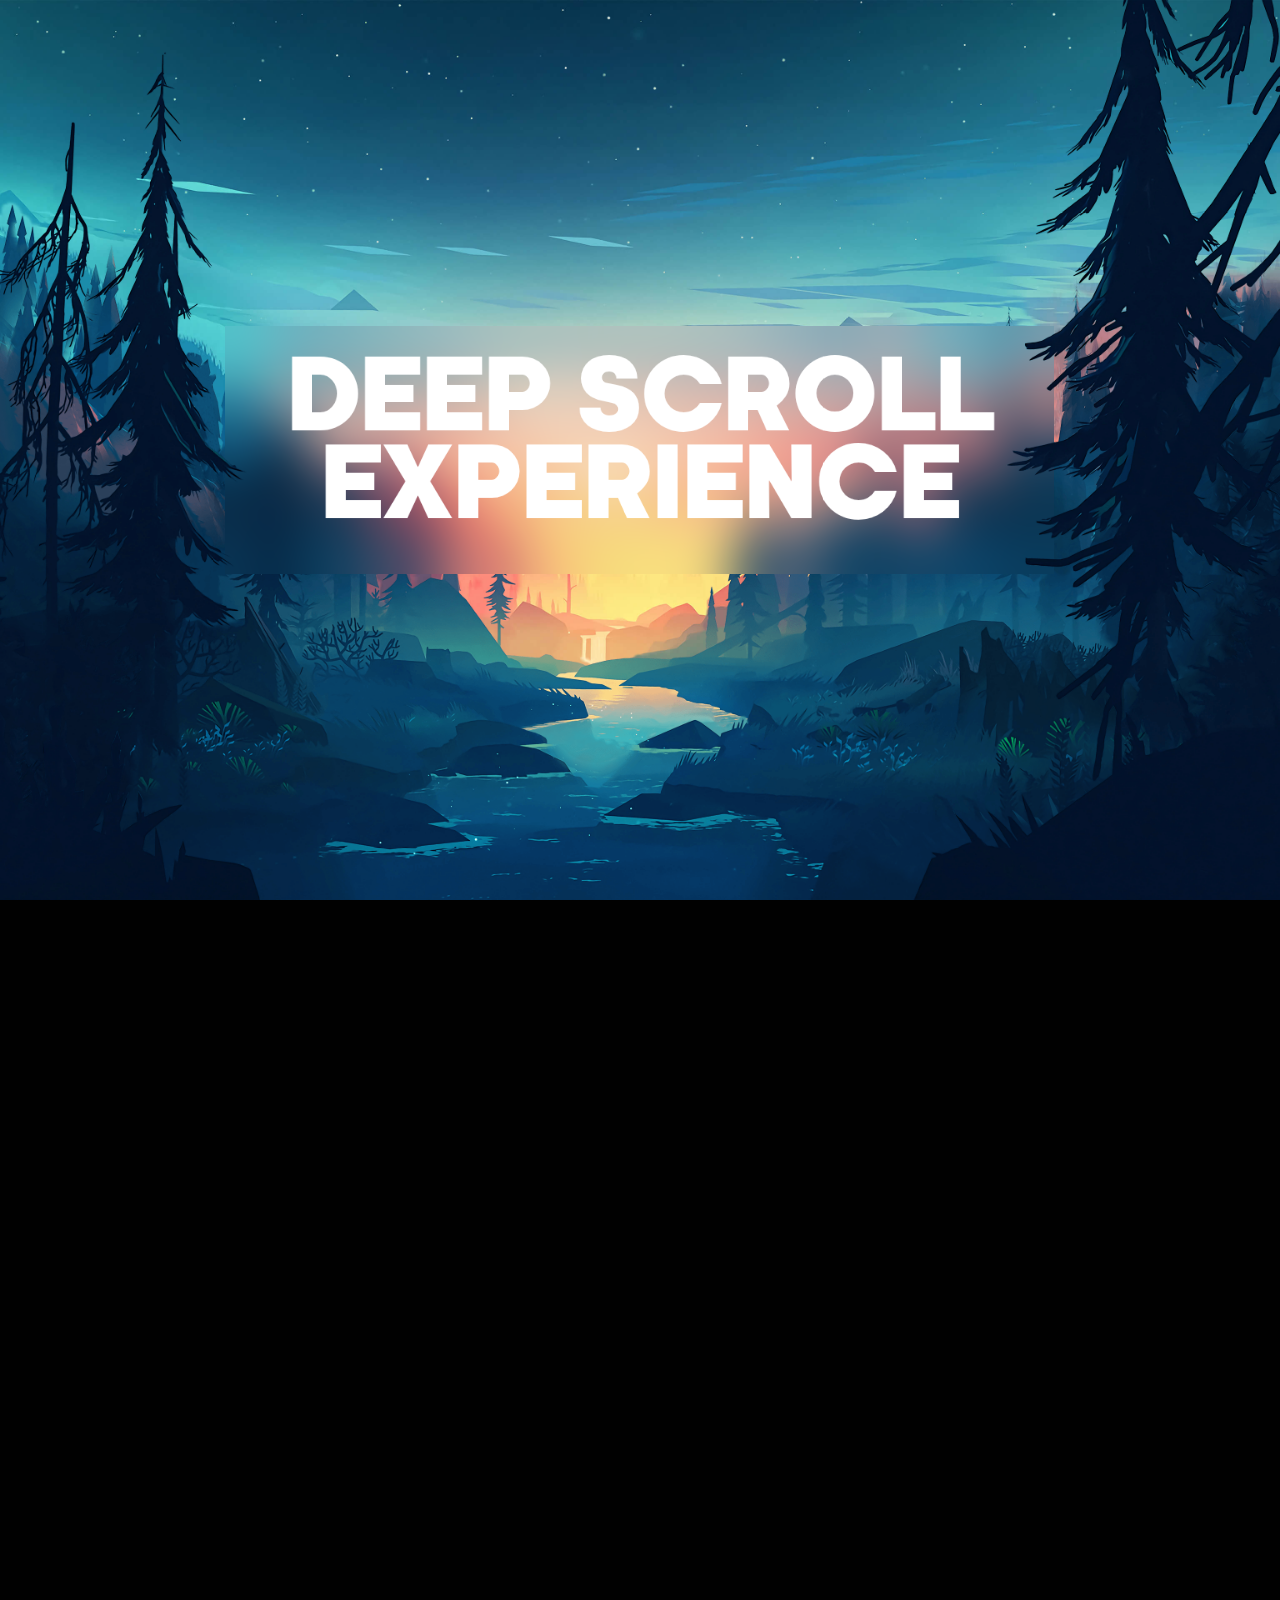
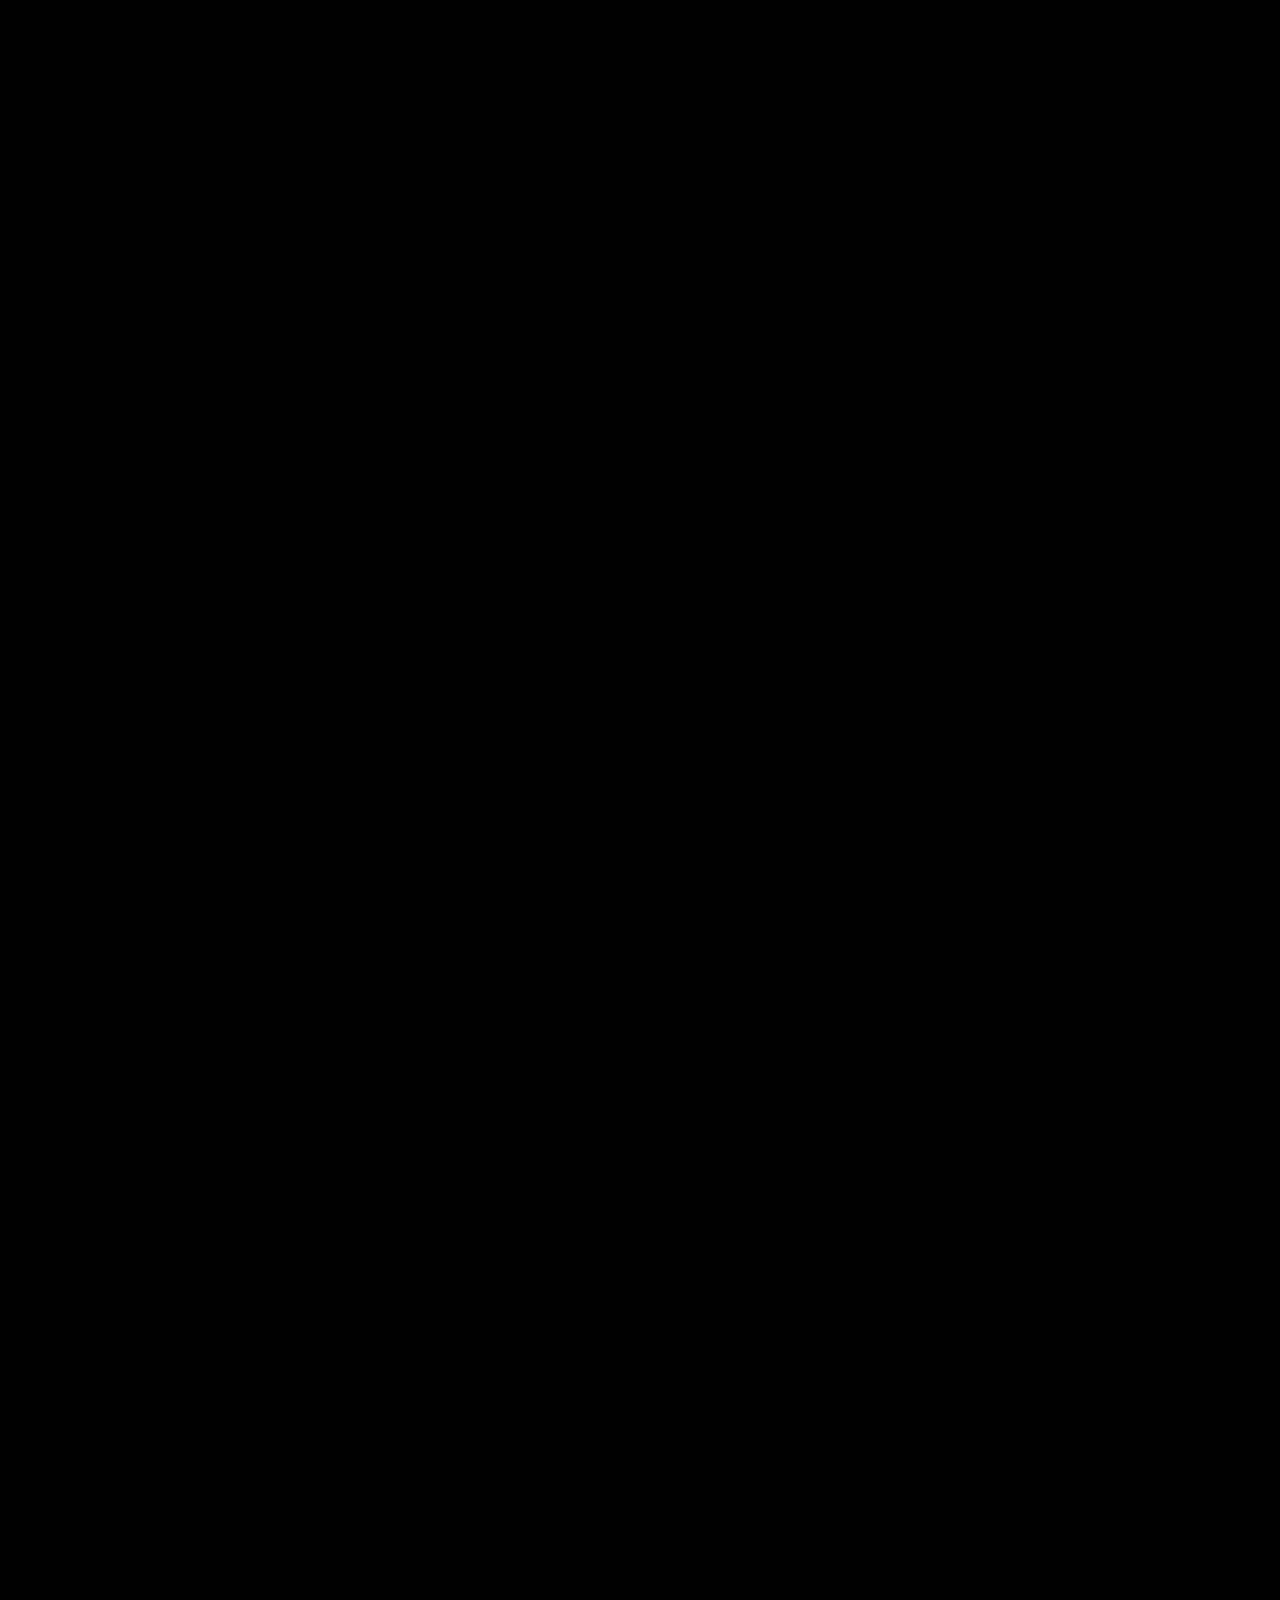
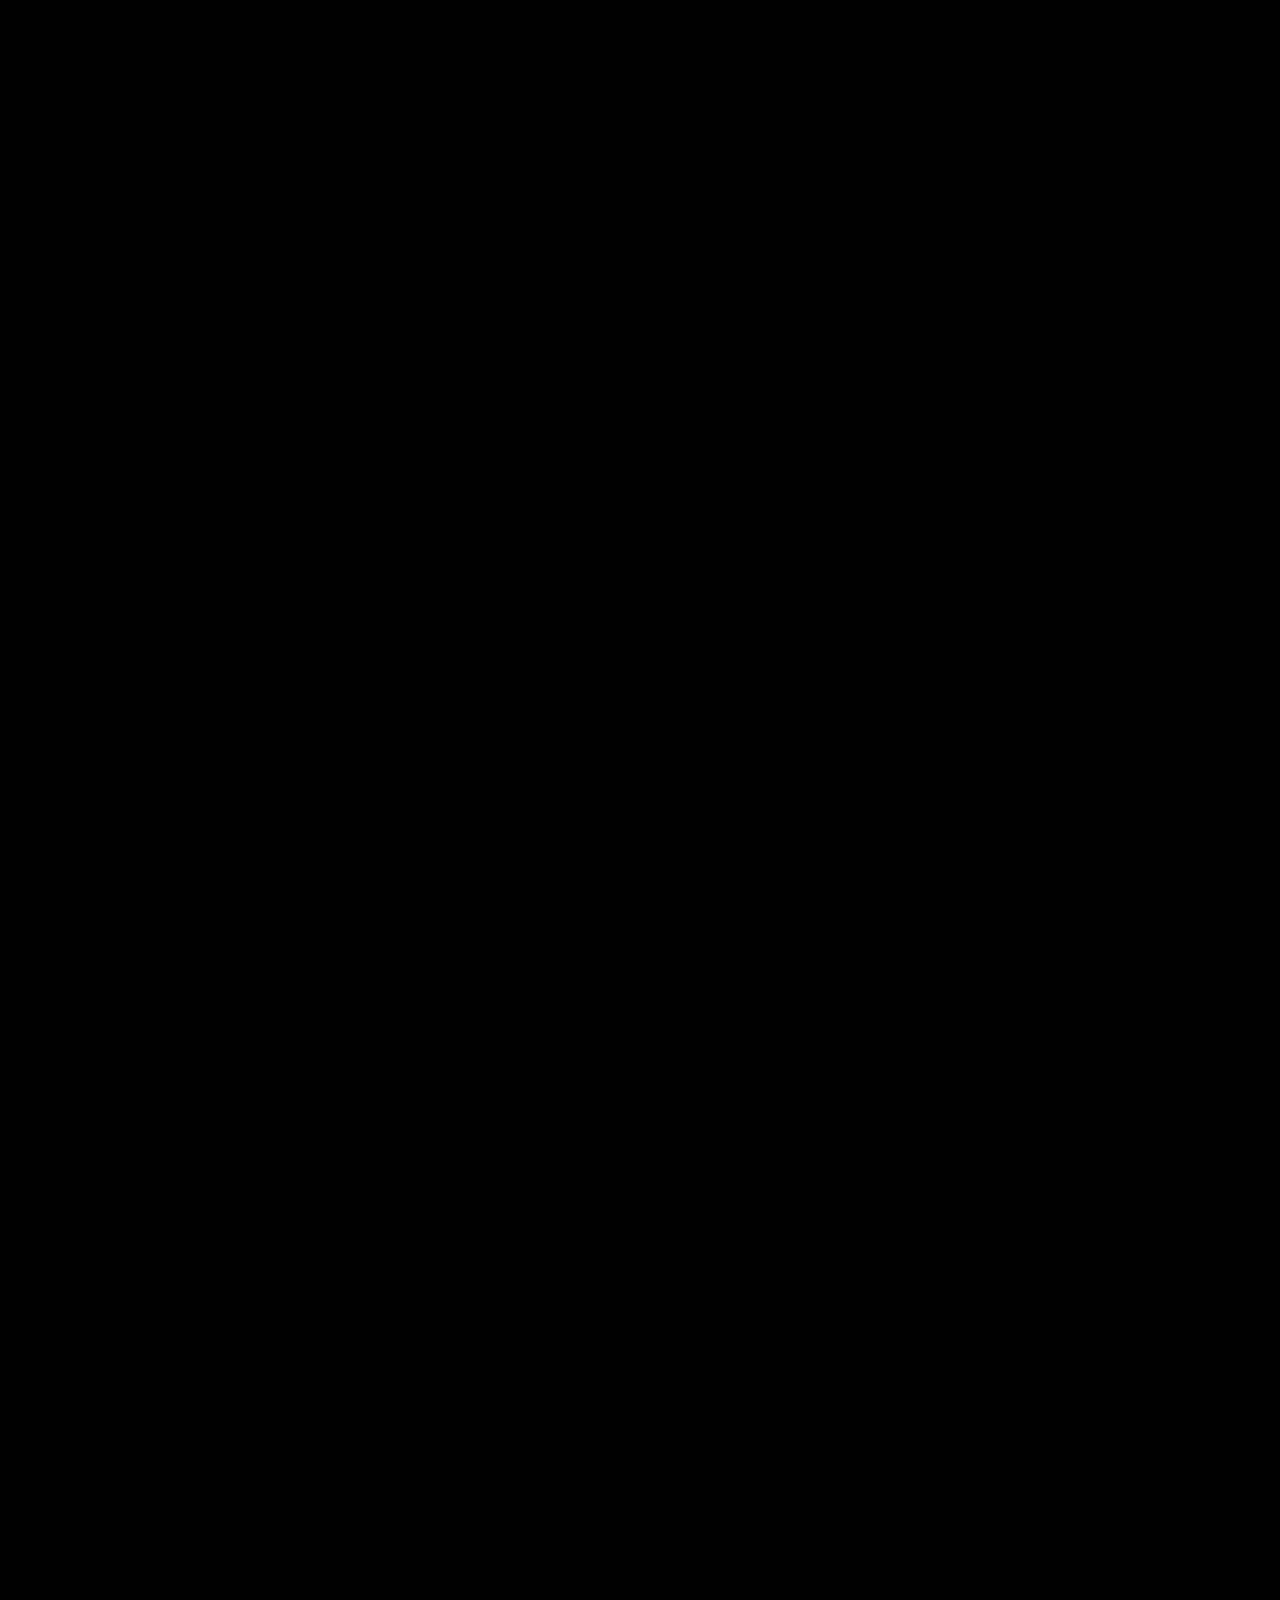
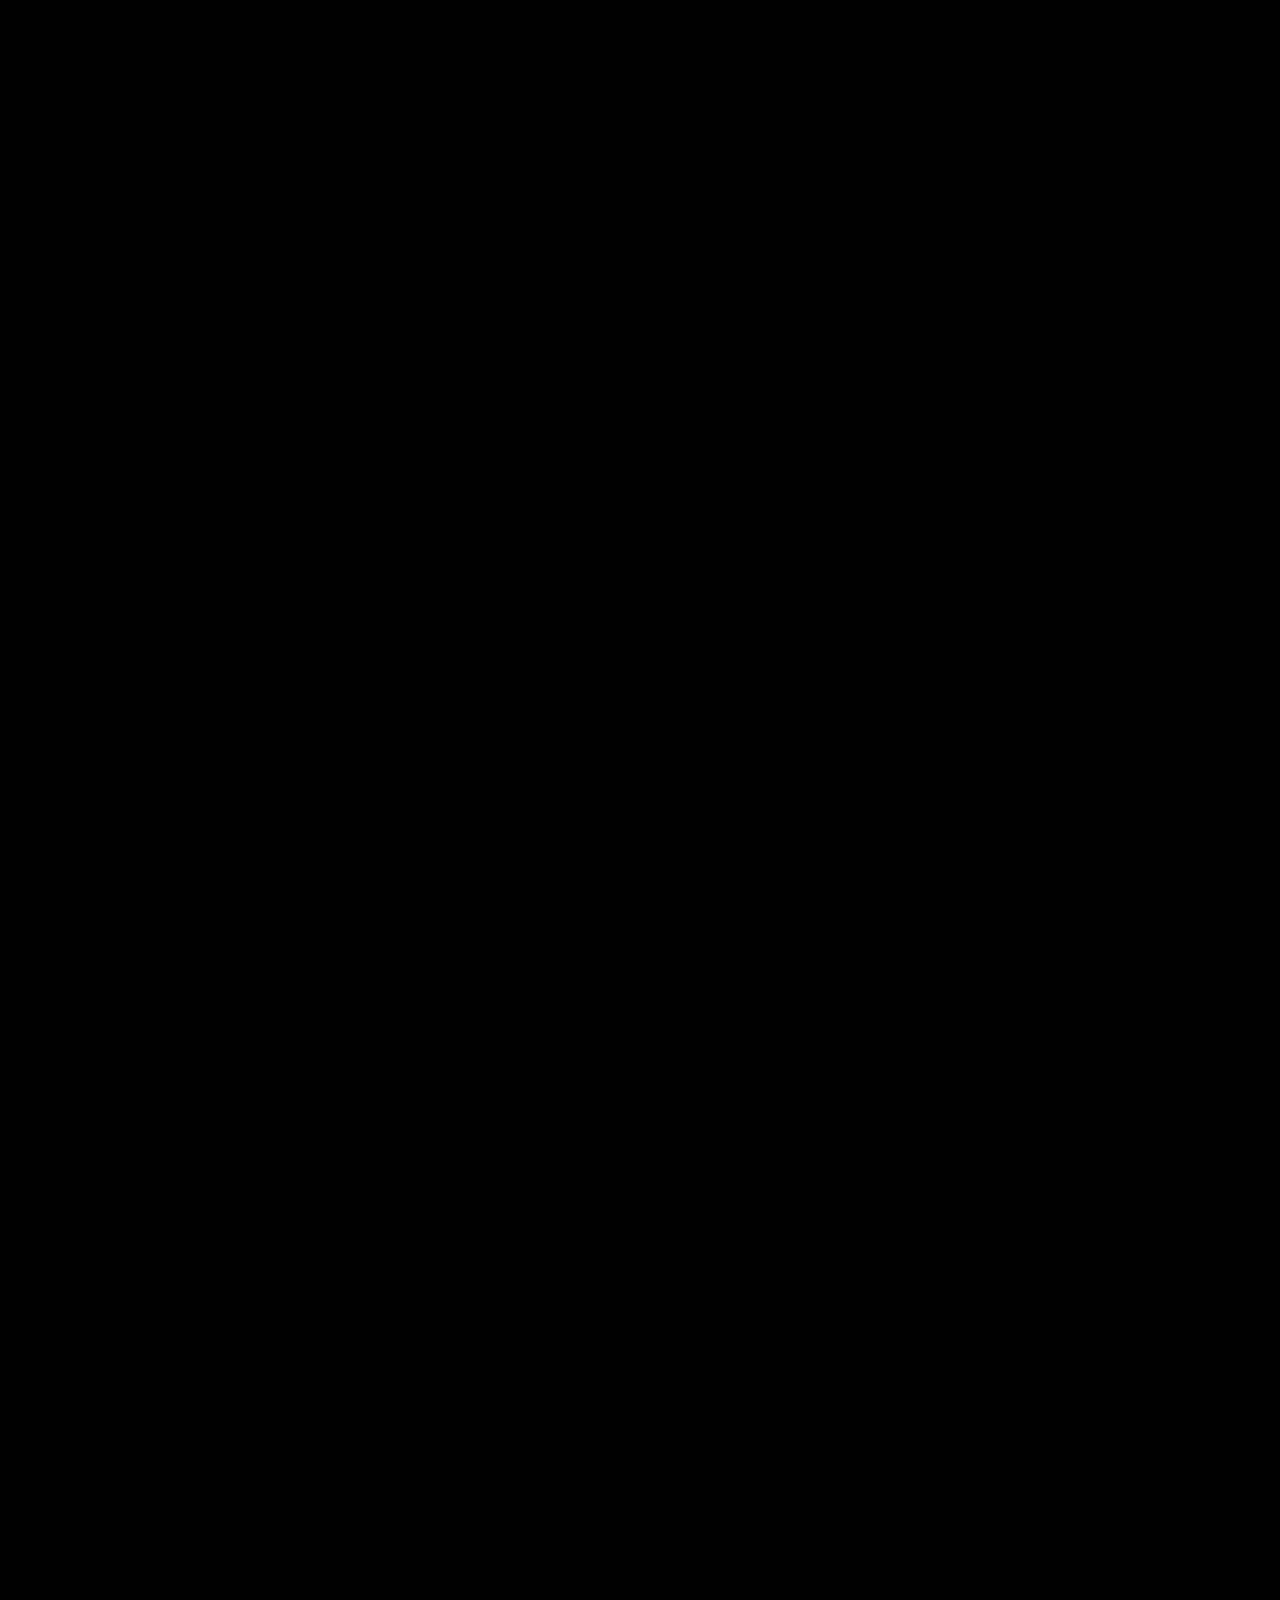
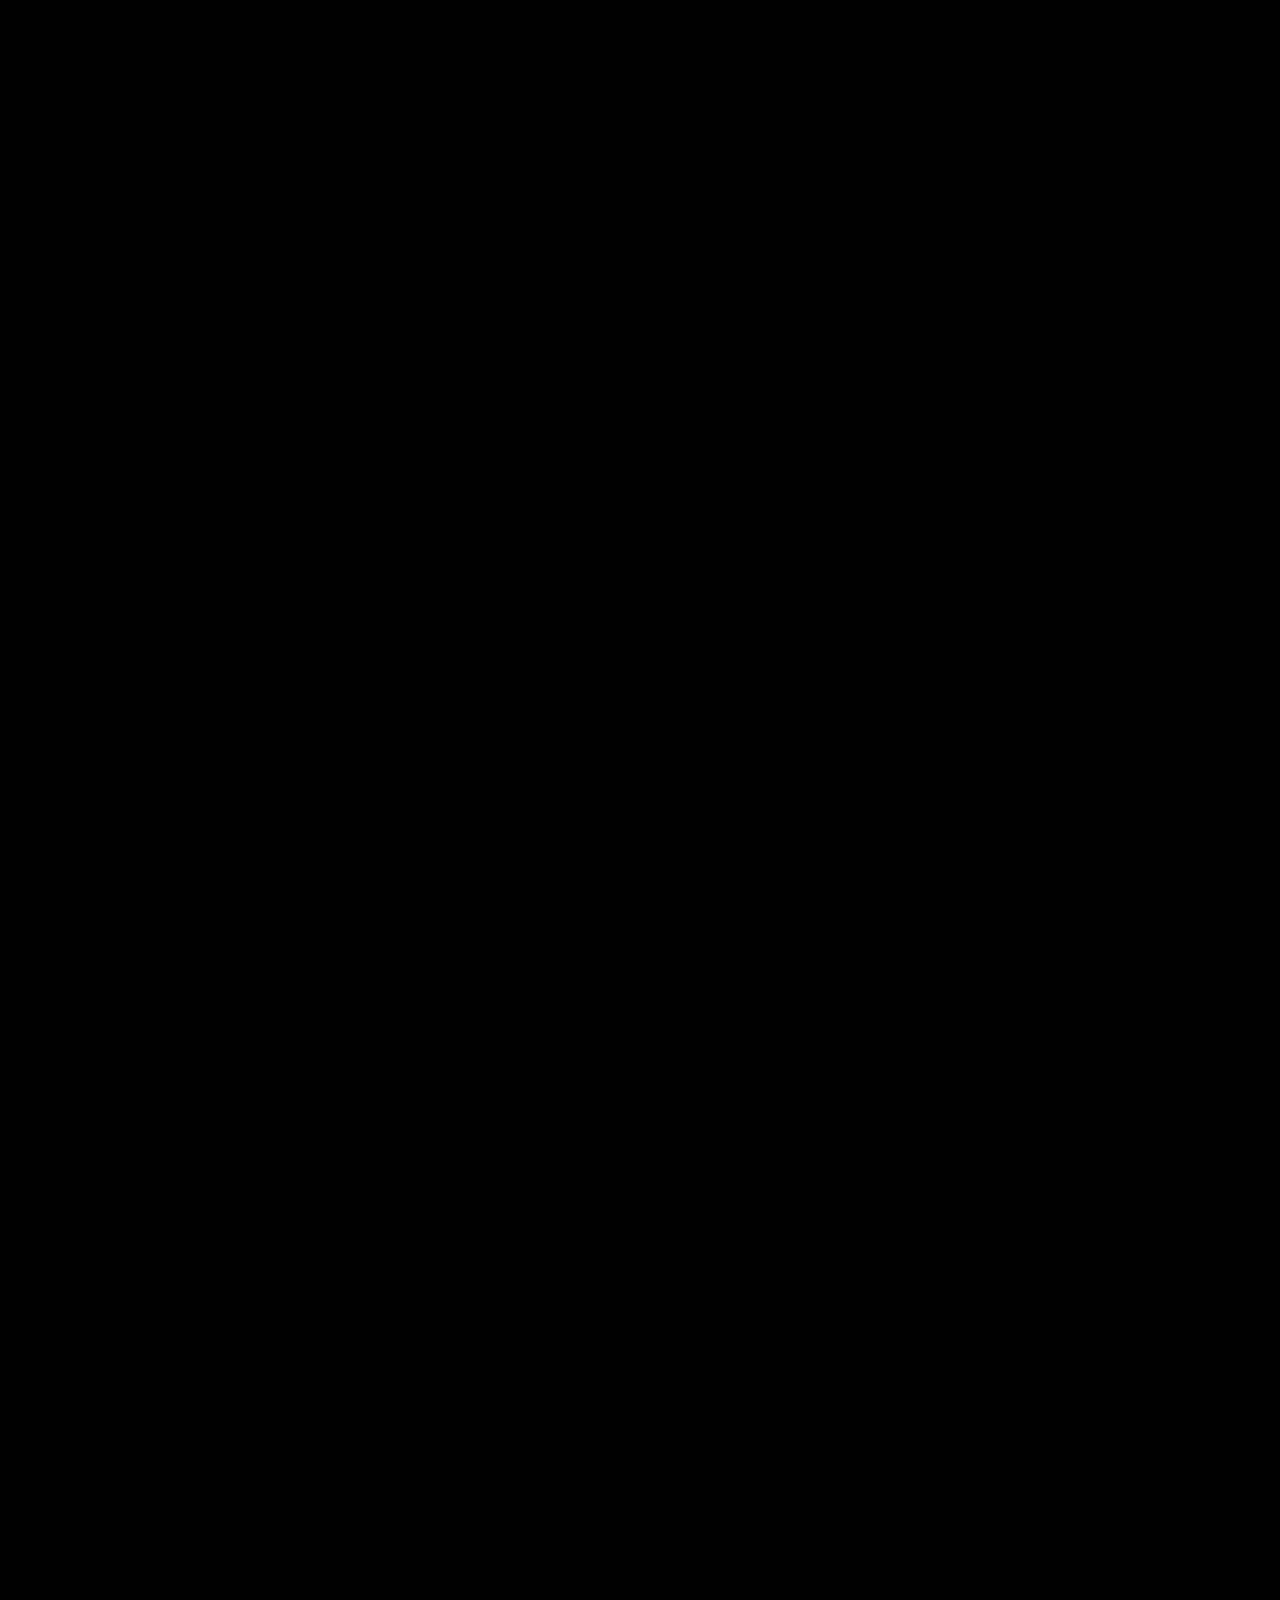
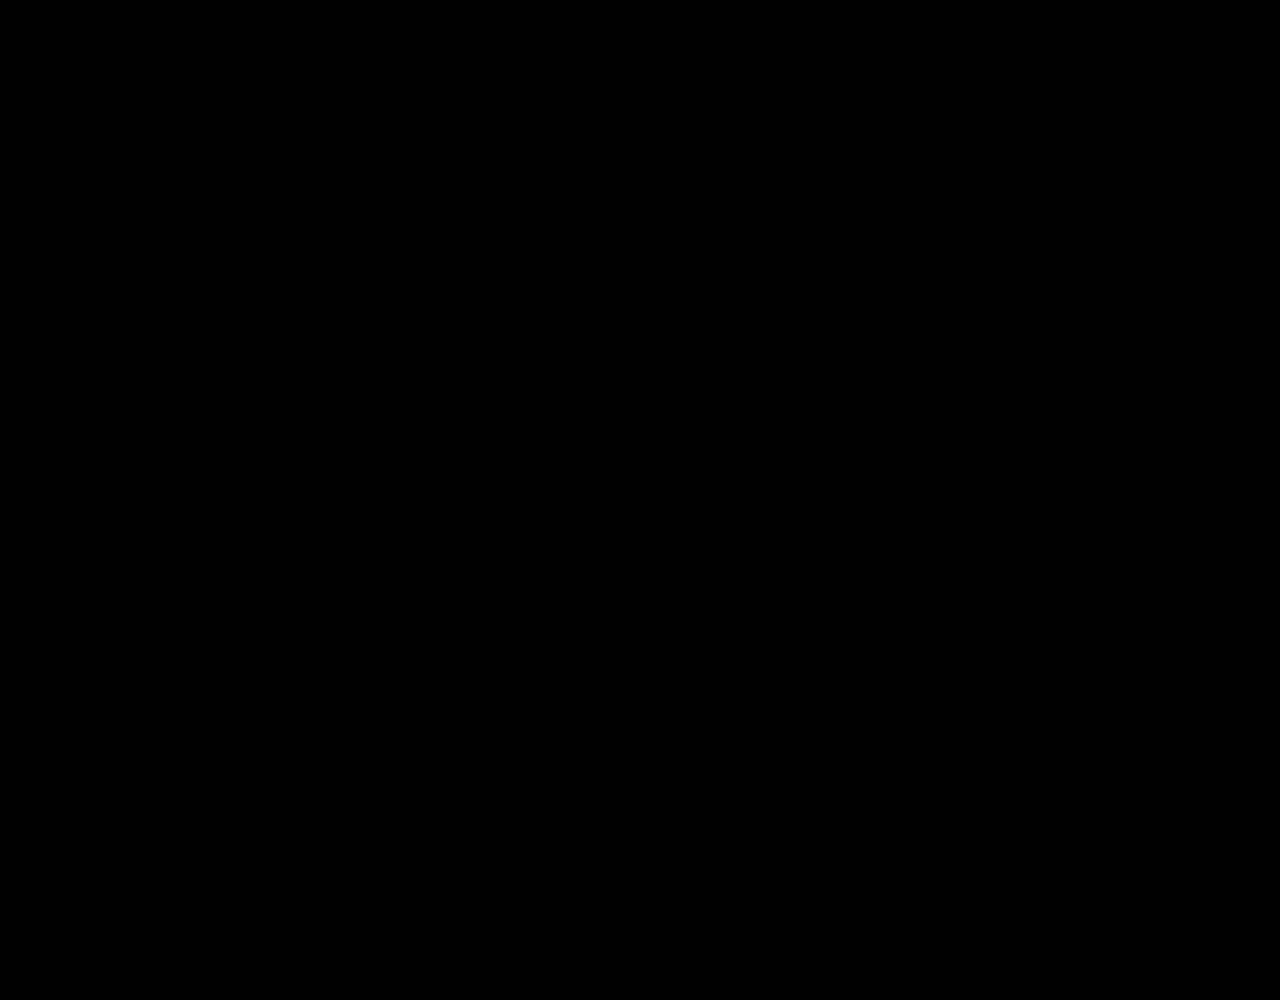
==== ai-presintation/index.html @ 95650c6a "Initial commit: Combined parallax effects project" ====
<!DOCTYPE html>
<html lang="en">
<head>
    <meta charset="UTF-8">
    <meta name="viewport" content="width=device-width, initial-scale=1.0">
    <title>Combined Parallax Experience</title>
    <link rel="stylesheet" href="css/main.css">
    <script src="libs/gsap/gsap.min.js" defer></script>
    <script src="libs/gsap/ScrollTrigger.min.js" defer></script>
    <script src="libs/gsap/ScrollSmoother.min.js" defer></script>
    <script src="js/app.js" defer></script>
</head>
<body>
    <div class="container">
        <!-- Deep Scroll Section -->
        <section class="deep-scroll">
            <header>
                <div class="scene">
                    <div class="layer" style="background-image: url(img/layer-4.jpg)"></div>
                    <div class="layer" style="background-image: url(img/layer-3.png)">
                        <div class="layer__content">
                            <h1>Deep Scroll <br>Experience</h1>
                        </div>
                    </div>
                    <div class="layer" style="background-image: url(img/layer-2.png)"></div>
                    <div class="layer" style="background-image: url(img/layer-1.png)"></div>
                    <div class="layer">
                        <div class="layer__end">
                            <h3>Continue to Forest</h3>
                        </div>
                    </div>
                </div>
            </header>
            <div class="video-container">
                <iframe 
                    id="videoPlayer"
                    width="100%" 
                    height="100%" 
                    src="https://www.youtube.com/embed/I4NdTuDfJBk?enablejsapi=1&controls=0&loop=1&playlist=I4NdTuDfJBk&rel=0&showinfo=0" 
                    frameborder="0" 
                    allow="accelerometer; autoplay; clipboard-write; encrypted-media; gyroscope; picture-in-picture" 
                    allowfullscreen>
                </iframe>
            </div>
        </section>

        <!-- Fairy Forest Section -->
        <div class="wrapper">
            <div class="content">
                <header class="main-header">
                    <div class="layers">
                        <div class="layer__header">
                            <div class="layers__caption">Welcome to Parallax</div>
                            <div class="layers__title">Fairy Forest</div>
                        </div>
                        <div class="layer layers__base" style="background-image: url(img/layer-base.png);"></div>
                        <div class="layer layers__middle" style="background-image: url(img/layer-middle.png);"></div>
                        <div class="layer layers__front" style="background-image: url(img/layer-front.png);"></div>
                    </div>
                </header>
            
                <article class="main-article" style="background-image: url(img/dungeon.jpg);">
                    <div class="main-article__content">
                        <h2 class="main-article__header">Journey's End</h2>
                        <p class="main-article__paragraph">Lorem ipsum dolor sit amet consectetur adipisicing elit.</p>
                    </div>
                    <div class="copy">© WebDesign Master</div>
                </article>
            </div>
        </div>
    </div>
</body>
</html>
---- ai-presintation/css/main.css ----
* {
    margin: 0;
    padding: 0;
    box-sizing: border-box;
}

:root {
    --index: calc(1vw + 1vh);
    --text: #e7e7e0;
    --transition: transform 1s cubic-bezier(.075, .5, 0, 1); /* Increased from 0.75s */
}

/* Font definitions */
@font-face {
    font-family: kamerik-k;
    src: url(../fonts/kamerik205-heavy.woff2);
}

@font-face {
    font-family: raleway_f;
    src: url(../fonts/raleway-regular.woff2);
}

@font-face {
    font-family: raleway_f;
    src: url(../fonts/raleway-black.woff2);
    font-weight: 900;
}

/* Common styles */
body {
    background-color: #010101;
    color: #fff;
    overflow-x: hidden;
    line-height: 1.55;
}

/* Deep Scroll Section */
.deep-scroll {
    font-family: kamerik-k;
    height: 300vh; /* Changed from 550vh to 300vh (30%) */
    position: relative;
    z-index: 1;
    background-color: #010101;
}

.scene {
    height: 300vh; /* Match deep-scroll height */
}

.deep-scroll .layer {
    height: 100vh;
    width: 100vw;
    background-position: center;
    background-size: cover;
    position: fixed;
    display: flex;
    align-items: center;
    justify-content: center;
    animation-timeline: scroll();
    animation-timing-function: linear;
    animation-fill-mode: both;
    animation-range: 0 200vh; /* Adjusted animation range */
}

/* Deep scroll animations */
.deep-scroll .layer:nth-child(1) { animation-name: animation-1; }
@keyframes animation-1 { to { scale: 1.25; } }

.deep-scroll .layer:nth-child(2) { animation-name: animation-2; }
@keyframes animation-2 { to { scale: 1.275; } }

.deep-scroll .layer:nth-child(3) { animation-name: animation-3; }
@keyframes animation-3 { to { scale: 1.5; } }

.deep-scroll .layer:nth-child(4) { animation-name: animation-4; }
@keyframes animation-4 { to { scale: 2; } }

.deep-scroll .layer:nth-child(5) {
    opacity: 0;
    animation-range: 150vh 200vh; /* Adjusted end animation range */
    animation-name: animation-end;
}
@keyframes animation-end { to { opacity: 1; } }

/* Add darkness transition to deep scroll end */
.layer__end::before {
    content: '';
    background-color: #010101;
    inset: 0;
    position: absolute;
    opacity: 0;
    animation-timeline: scroll();
    animation-timing-function: linear;
    animation-fill-mode: both;
    animation-range: 200vh 275vh; /* End darkness transition sooner */
    animation-name: animation-darkness;
}
@keyframes animation-darkness { to { opacity: 1; } }

/* Layer content styles */
.layer__content {
    padding: 4vh 4.75vw;
    backdrop-filter: blur(25px) brightness(.98);
    animation-timeline: scroll();
    animation-timing-function: linear;
    animation-fill-mode: both;
    animation-range: 0 45vh;
    animation-name: animation-head;
}
@keyframes animation-head { to { opacity: 0; filter: blur(20px); } }

.layer__content h1 {
    text-transform: uppercase;
    font-size: calc(var(--index) * 4.5);
    text-align: center;
    line-height: .9em;
    letter-spacing: -.15vw;
}

/* Forest Parallax Section */
.wrapper {
    position: fixed;
    top: 0;
    left: 0;
    width: 100%;
    height: 100vh;
    z-index: 2;
    overflow: hidden;
    display: none;
    background-color: #010101;
    opacity: 0;
    transition: opacity 1.5s ease-in-out; /* Increased from 1s */
}

.wrapper.active {
    display: block;
    opacity: 1;
    transition-delay: 0.5s; /* Delay fade-in to match with darkness transition */
}

.wrapper::before {
    content: '';
    position: fixed;
    top: 0;
    left: 0;
    width: 100%;
    height: 100vh;
    background-color: #010101;
    z-index: 10;
    opacity: 1;
    transition: opacity 1.5s ease-in-out;
}

.wrapper.active::before {
    opacity: 0;
}

.content {
    will-change: transform;
    position: relative;
    min-height: 250vh; /* Increased from 200vh */
}

/* Fix layers and header styles */
.main-header {
    position: relative;
    height: 100vh;
    margin: 0;
    padding: 0;
    overflow: visible; /* Added to ensure ground.png is visible */
}

.main-header::after {
    content: '';
    position: absolute;
    z-index: 100;
    width: 100%;
    height: calc(var(--index) * 10);
    background-image: url(../img/ground.png);
    background-size: cover;
    background-repeat: no-repeat;
    background-position: center;
    bottom: calc(var(--index) * -4.5);
}

.layers {
    height: 100vh;
    display: flex;
    align-items: center;
    justify-content: center;
    text-align: center;
    overflow: hidden;
    position: relative;
}

.layer {
    height: 100%;
    width: 100%;
    position: absolute;
    background-size: cover;
    background-position: center;
    will-change: transform;
    z-index: 2;
    transition: var(--transition);
}

.layers__title {
    font-size: calc(var(--index) * 2.65);
    letter-spacing: calc(var(--index) / 2.25);
    will-change: transform;
    transition: var(--transition);
}

.layers__caption {
    font-size: calc(var(--index) / 1.175);
    letter-spacing: calc(var(--index) / 3.5);
    margin-top: calc(var(--index) * -.75);
    will-change: transform;
    transition: var(--transition);
}

/* Fix parallax transforms */
.layers__base {
    transform: translate3d(0, calc(var(--scrollTop) / 1.6), 0);
    z-index: 0;
}

.layers__middle {
    transform: translate3d(0, calc(var(--scrollTop) / 2.5), 0);
    z-index: 1;
}

.layers__front {
    transform: translate3d(0, calc(var(--scrollTop) / 5.7), 0);
    z-index: 2;
}

.layer__header {
    z-index: 3;
    transform: translate3d(0, calc(var(--scrollTop) / 5.7), 0); /* Match with layers__front speed */
    text-transform: uppercase;
    font-weight: 900;
    color: var(--text);
    text-shadow: 0 0 15px #9d822b;
    transition: var(--transition);
}

/* Fix article positioning */
.main-article {
    --main-article-transform: translate3d(0, calc(var(--scrollTop) / -7.5), 0);
    min-height: 100vh;
    position: relative;
    top: 0; /* Changed from 100vh */
    margin: 0;
    padding: 0;
    background-color: #010101;
    /* ...rest of existing article styles... */
}

/* Remove duplicate styles and unnecessary transforms */
/* ...rest of existing styles... */

/* Article section */
.main-article {
    --main-article-transform: translate3d(0, calc(var(--scrollTop) / -7.5), 0);
    min-height: 100vh;
    position: relative;
    margin: 0;
    padding: 0;
    background-size: cover;
    background-position: center;
    color: var(--text);
    display: flex;
    justify-content: center;
    align-items: center;
    text-align: center;
    z-index: 10;
    padding-top: calc(var(--index) * 10);
    background-color: #010101;
    transform: translateY(0);
    transition: transform 0.5s ease-out;
}

.main-article__header {
    text-transform: uppercase;
    font-size: calc(var(--index) * 1.8);
    letter-spacing: calc(var(--index) / 7.5);
    transform: var(--main-article-transform);
    transition: var(--transition);
    will-change: transform;
}

.main-article__paragraph {
    max-width: calc(var(--index) * 30);
    font-size: calc(var(--index) * .9);
    margin-top: calc(var(--index) / 1.25);
    transform: var(--main-article-transform);
    transition: var(--transition);
    will-change: transform;
}

/* Utility classes */
.content {
    will-change: transform;
    position: relative;
    transition: transform 0.5s ease-out;
    min-height: 250vh; /* Increased from 200vh */
    transform-origin: top;
}

.copy {
    position: absolute;
    bottom: calc(var(--index) * 2.5);
    opacity: .45;
    font-size: calc(var(--index) * .75);
    letter-spacing: calc(var(--index) / 37.5);
}

/* Wrapper modifications */
.wrapper.active {
    display: block;
}

.wrapper.active .content {
    opacity: 1;
    visibility: visible;
}

@keyframes fadeIn {
    from { opacity: 0; }
    to { opacity: 1; }
}

/* Remove unnecessary margins/padding causing gaps */
.main-article {
    position: relative;
    min-height: 100vh;
    margin: 0;
    padding: 0;
    /* ...existing styles... */
}

/* Update container height */
.container {
    height: 1000vh; /* Total scroll height */
    position: relative;
    background-color: #010101;
}

/* Video container styles */
.video-container {
    position: fixed;
    top: 0;
    left: 0;
    width: 100%;
    height: 100vh;
    z-index: 3;
    opacity: 0;
    pointer-events: none;
    transition: opacity 1s ease-in-out;
}

.video-container iframe {
    width: 100%;
    height: 100%;
    object-fit: cover;
}

/* Add video fade in animation */
@keyframes video-fade {
    from { opacity: 0; }
    to { opacity: 1; }
}

.video-container {
    animation: video-fade 1s ease-in-out forwards;
    animation-timeline: scroll();
    animation-range: 275vh 300vh; /* Start video after darkness is complete */
}
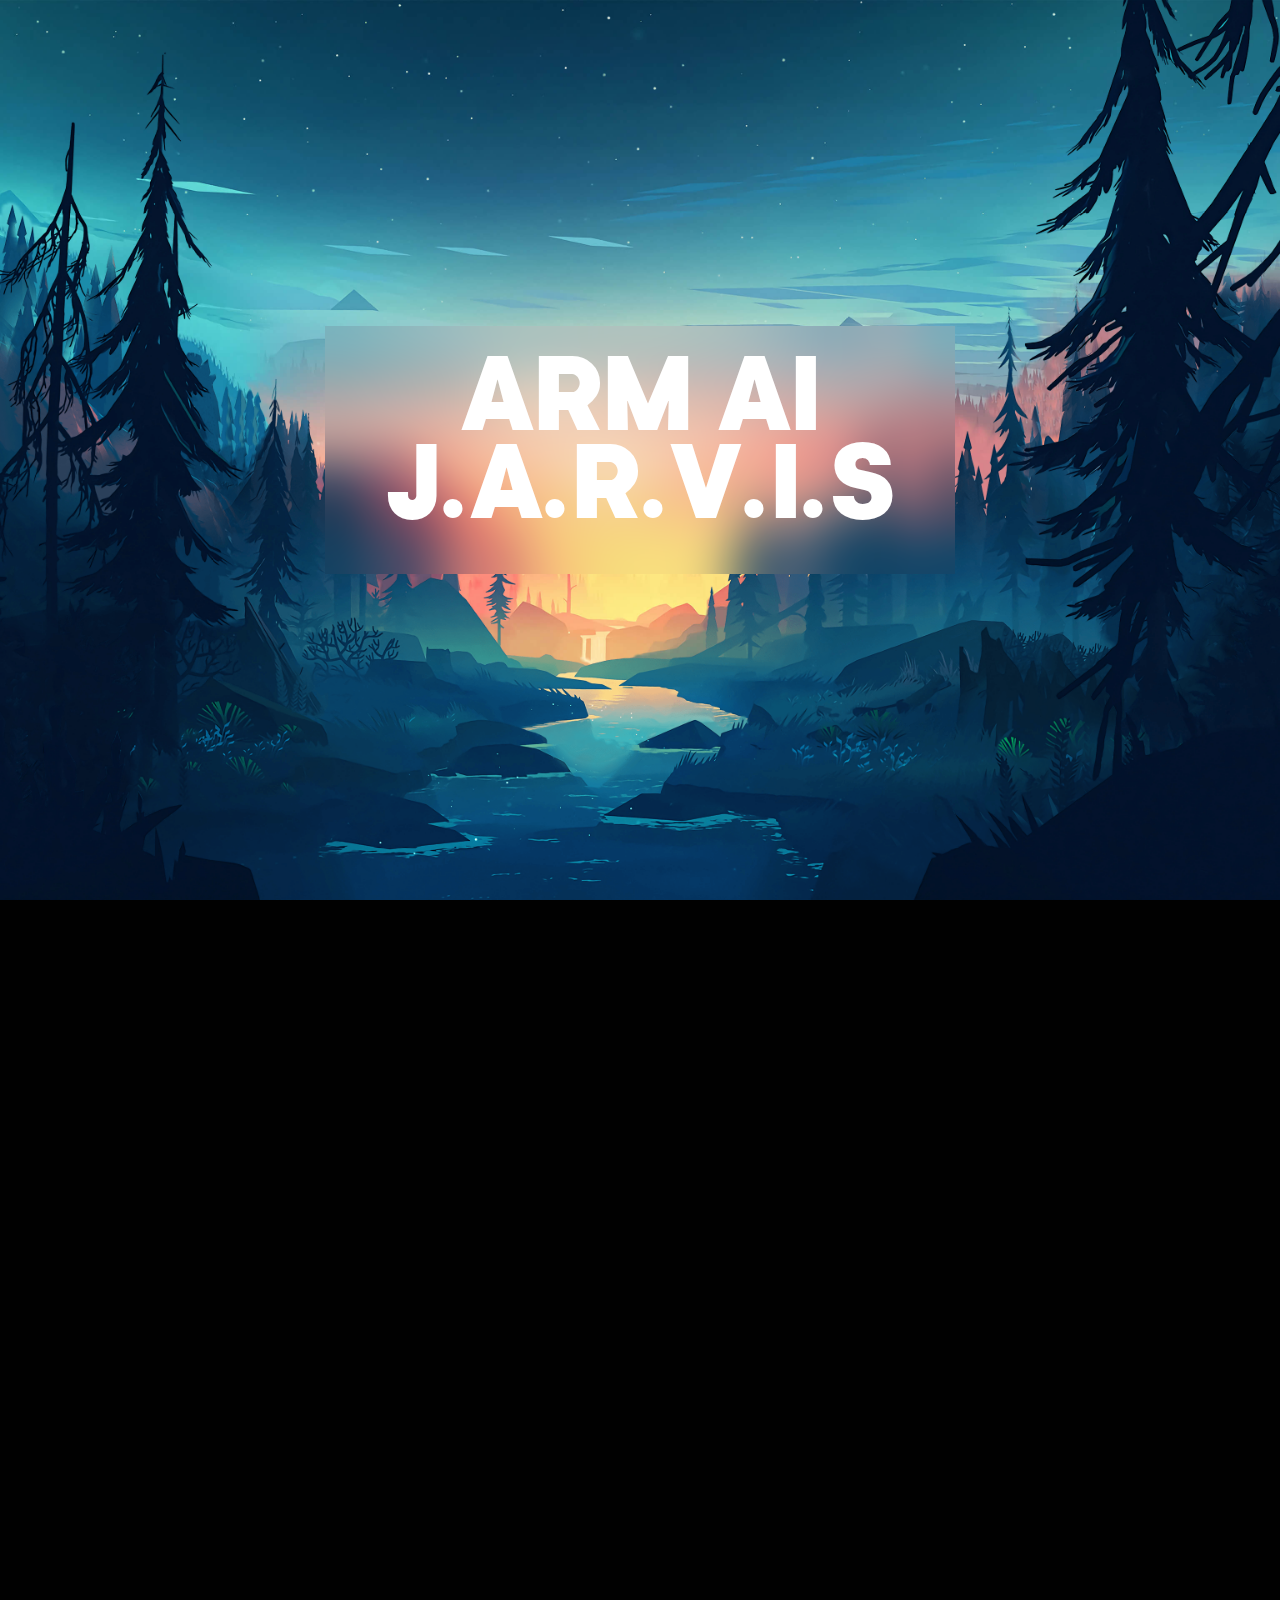
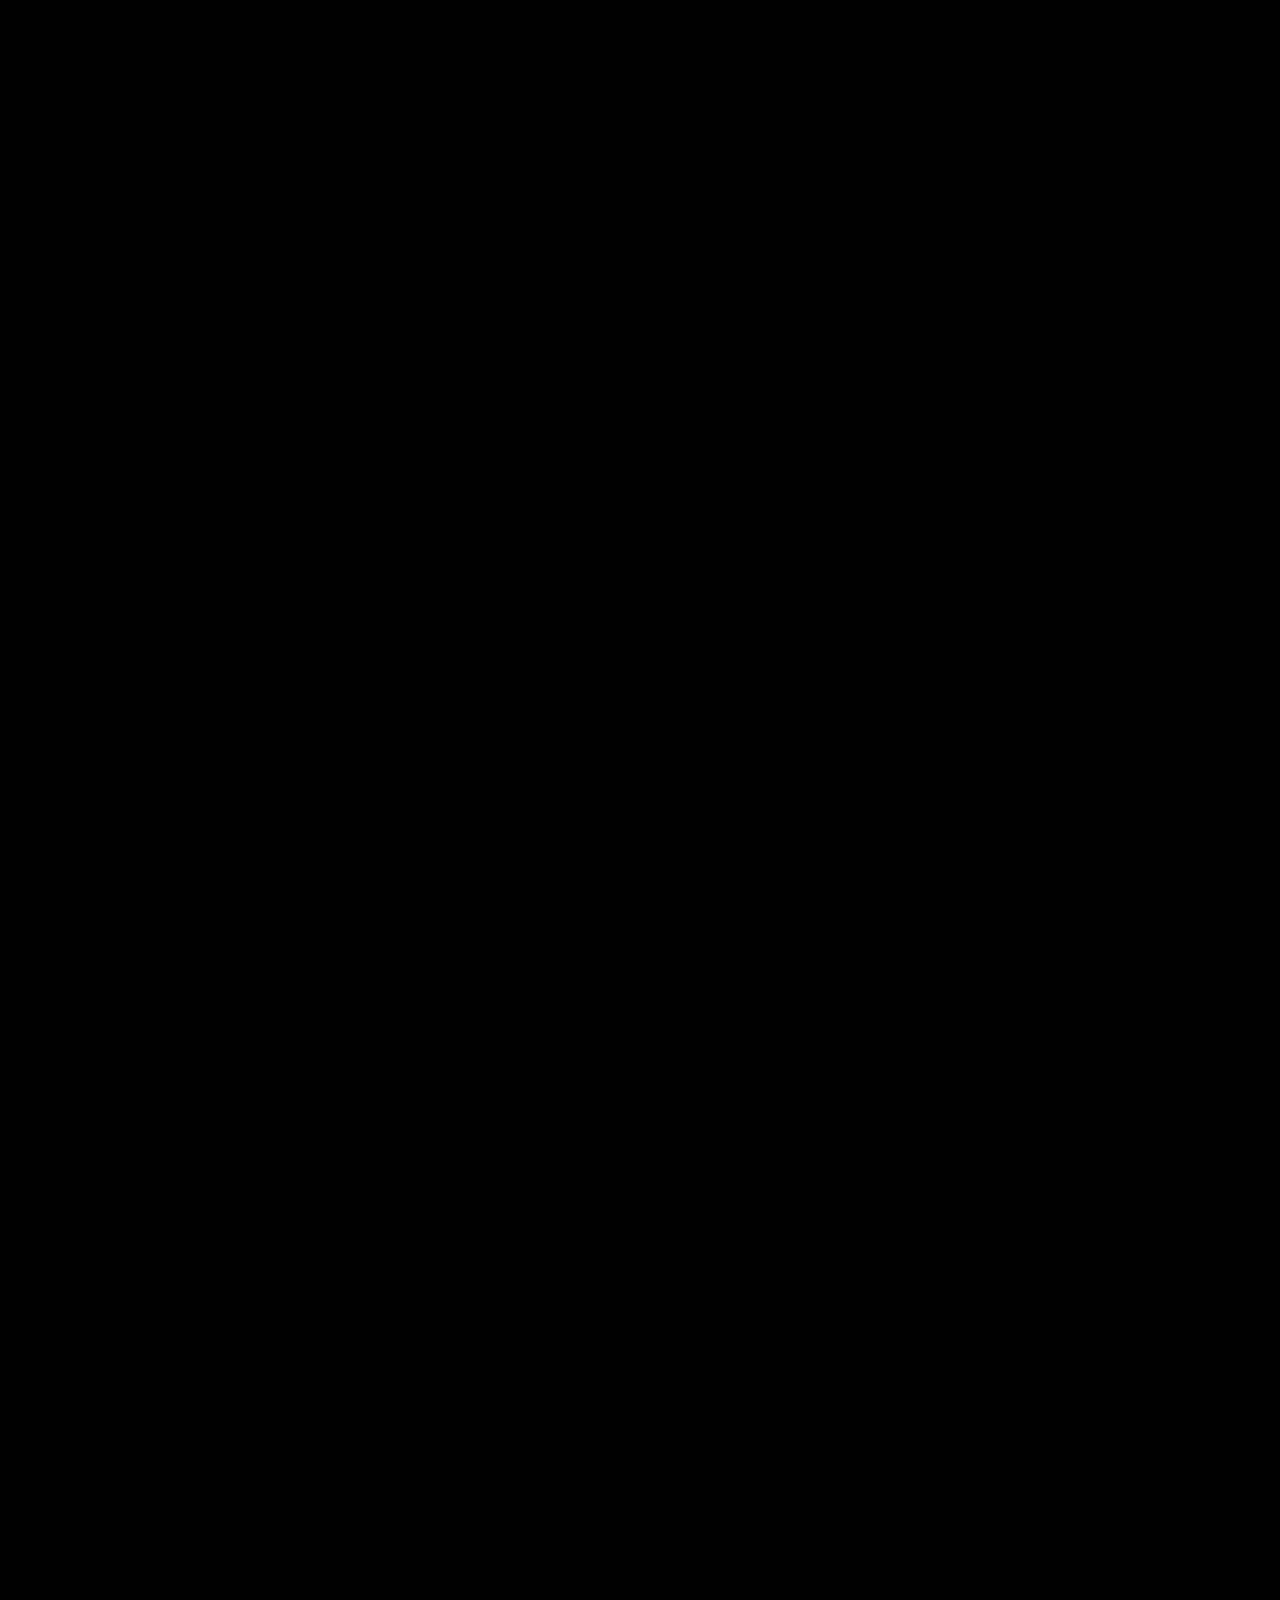
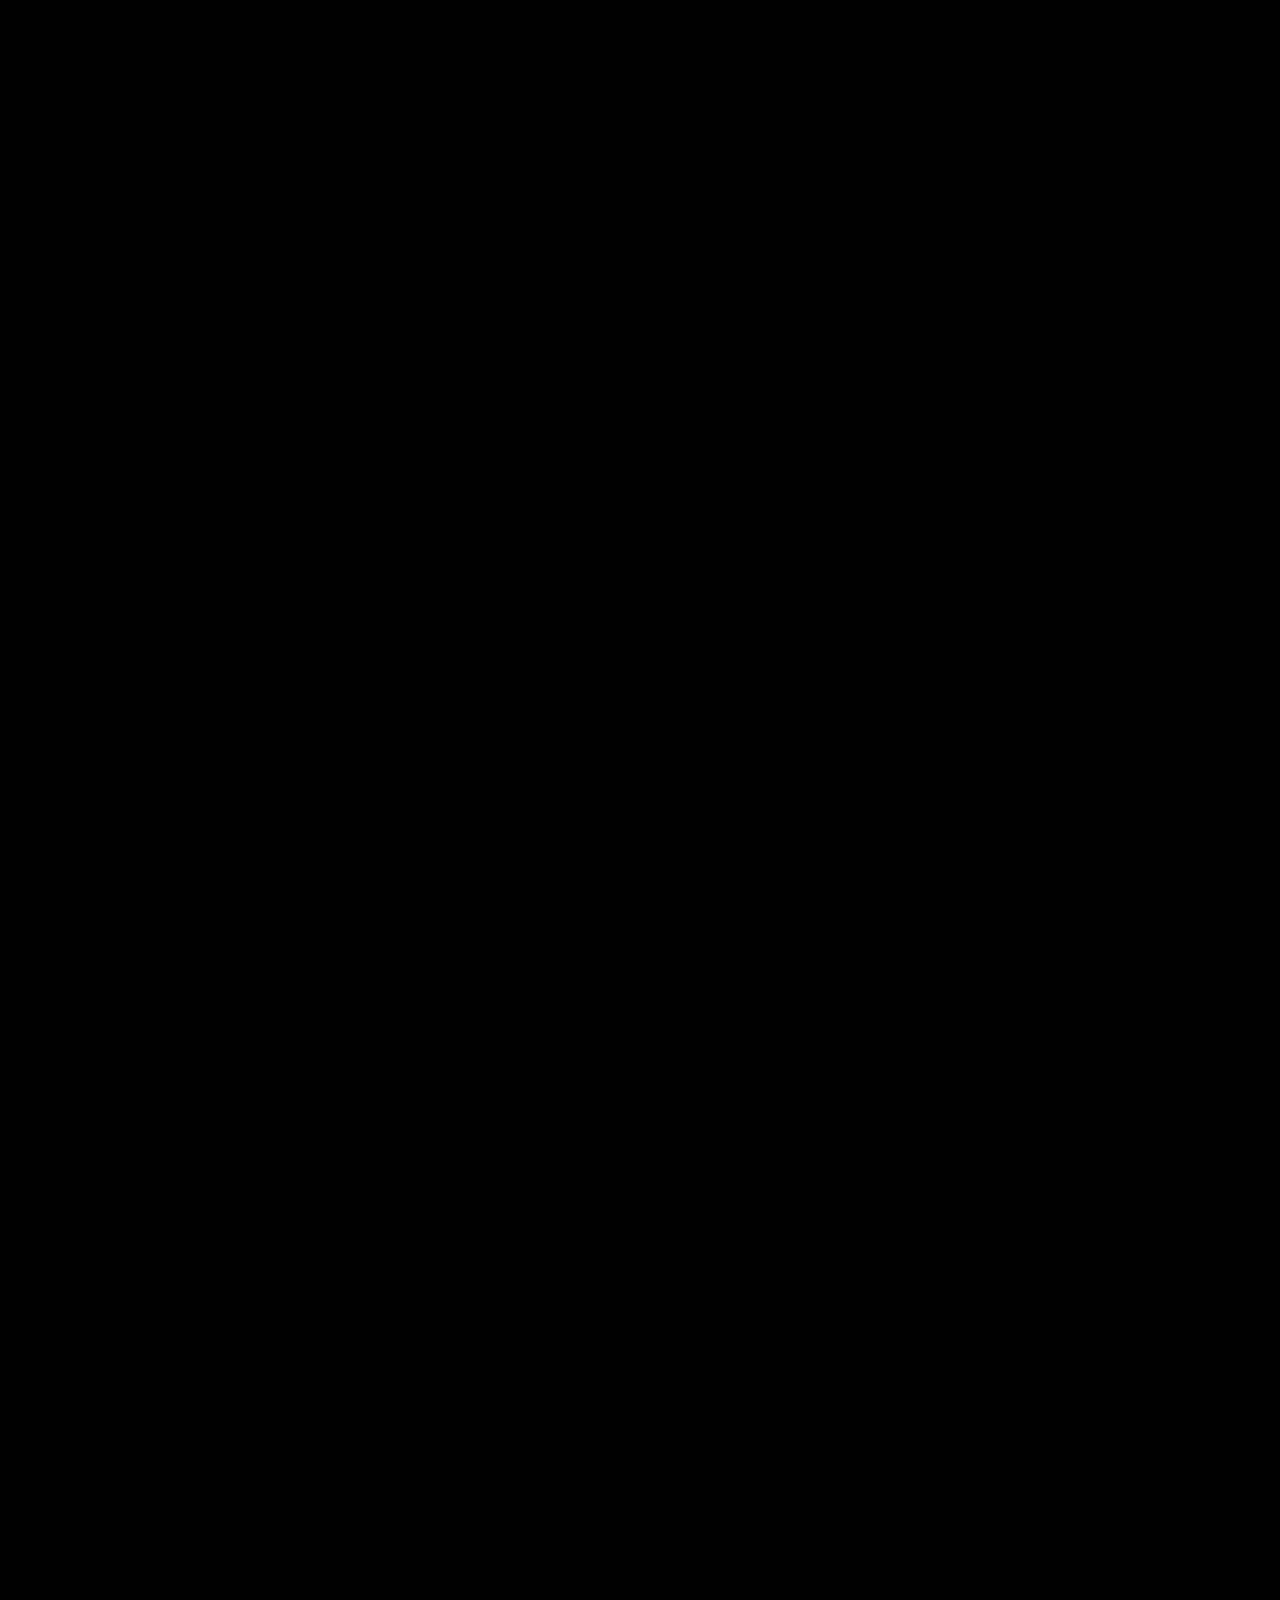
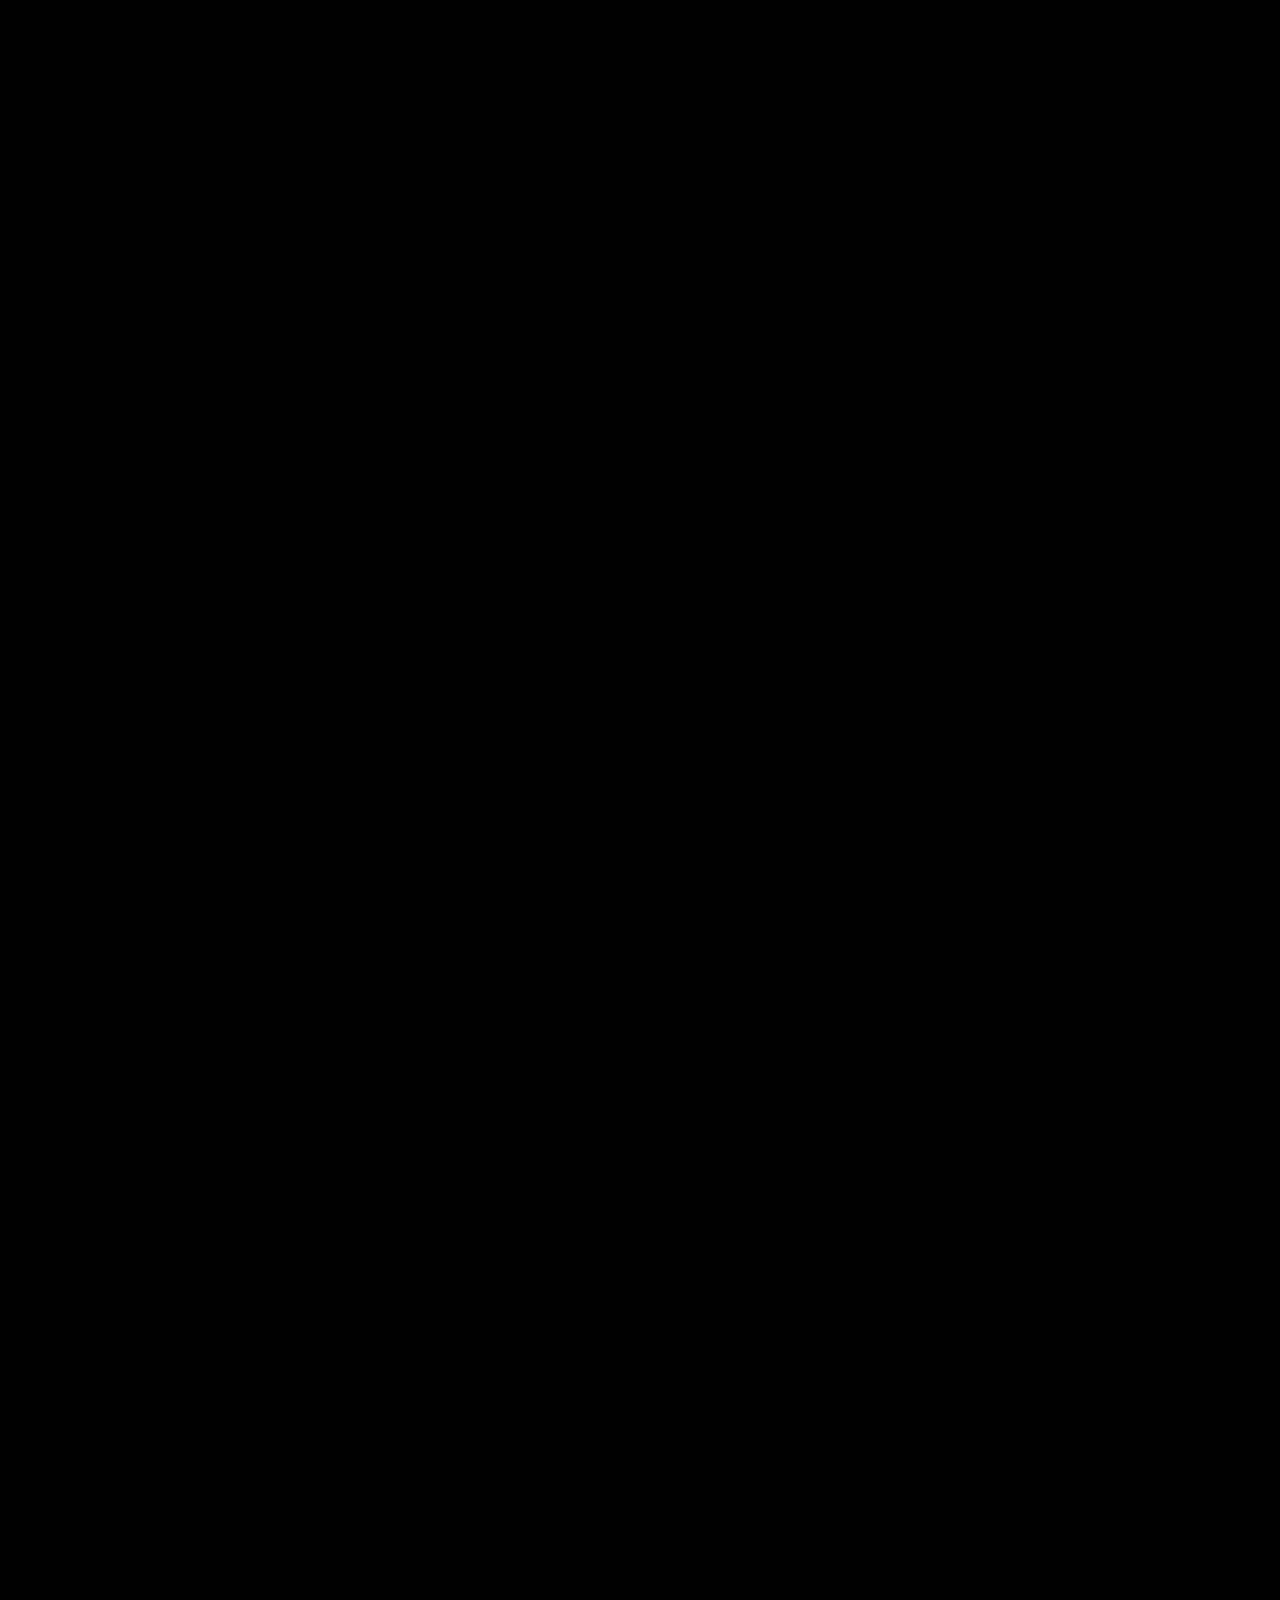
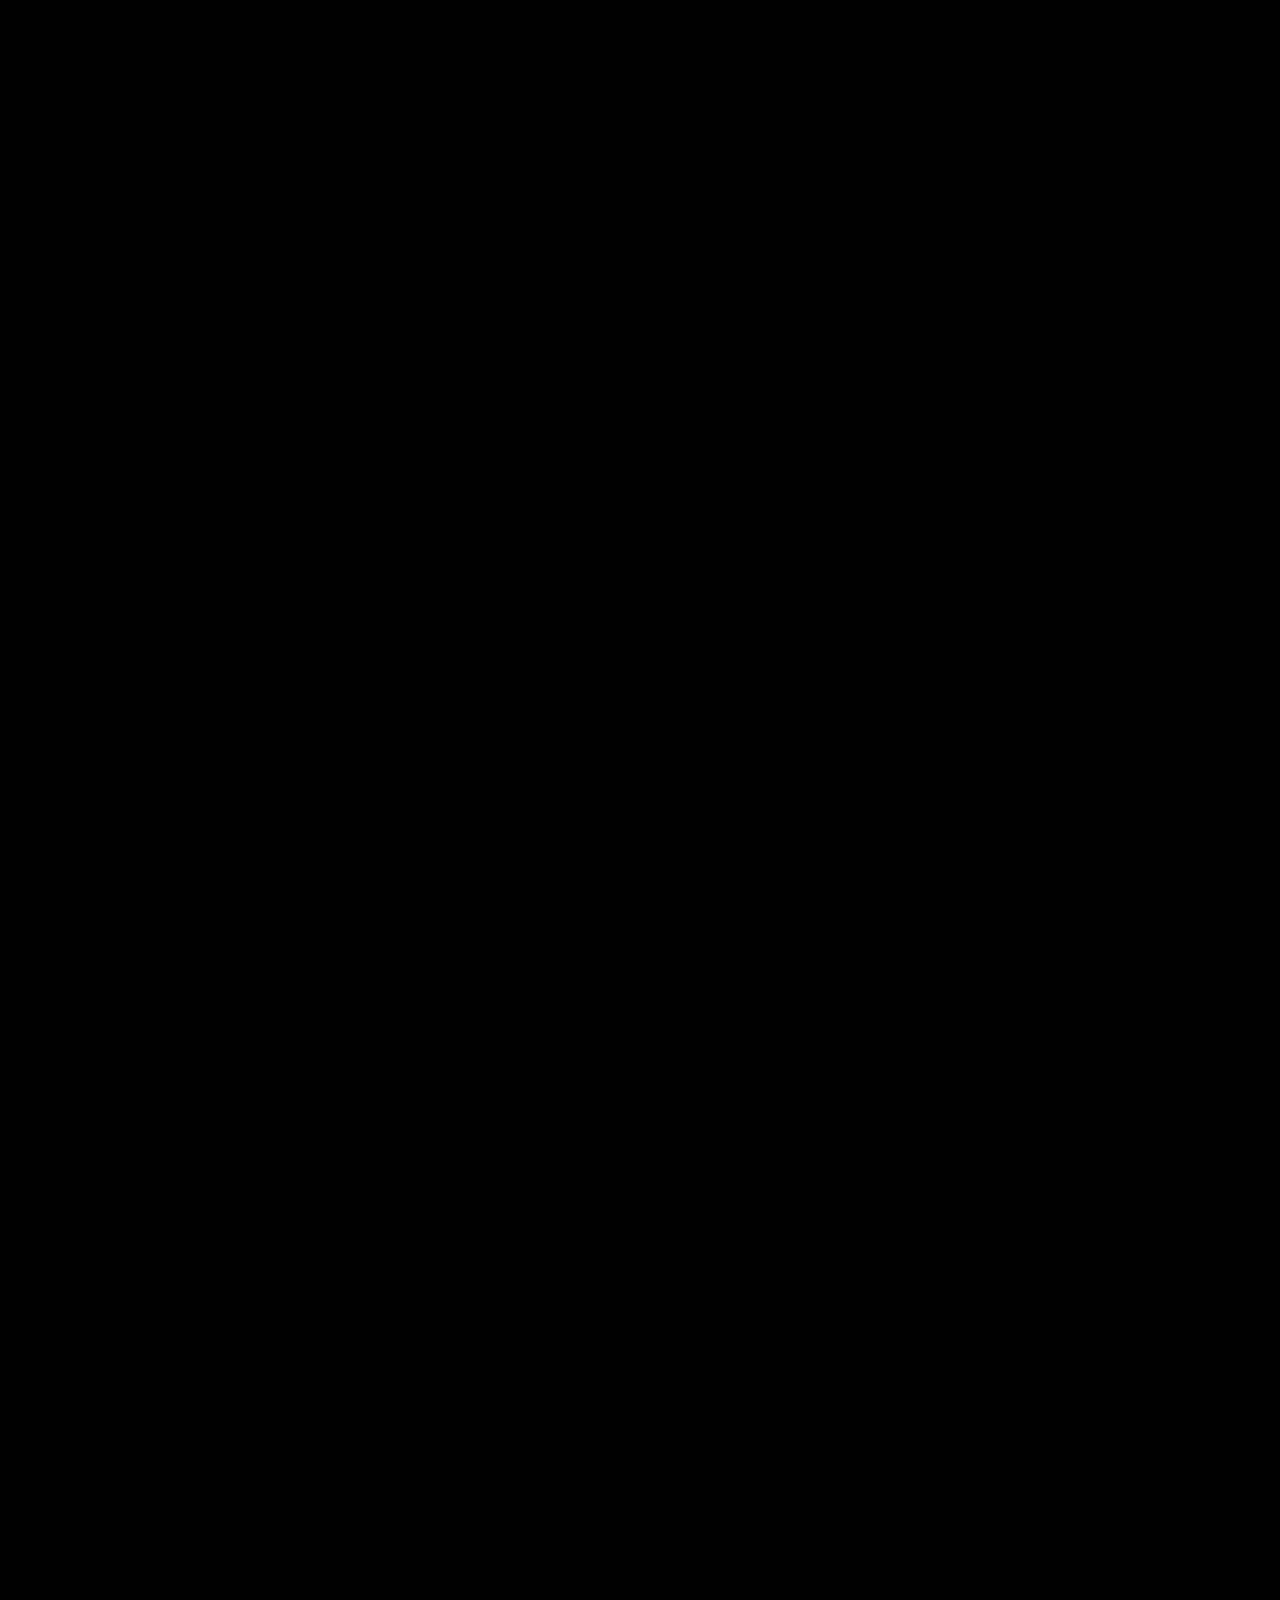
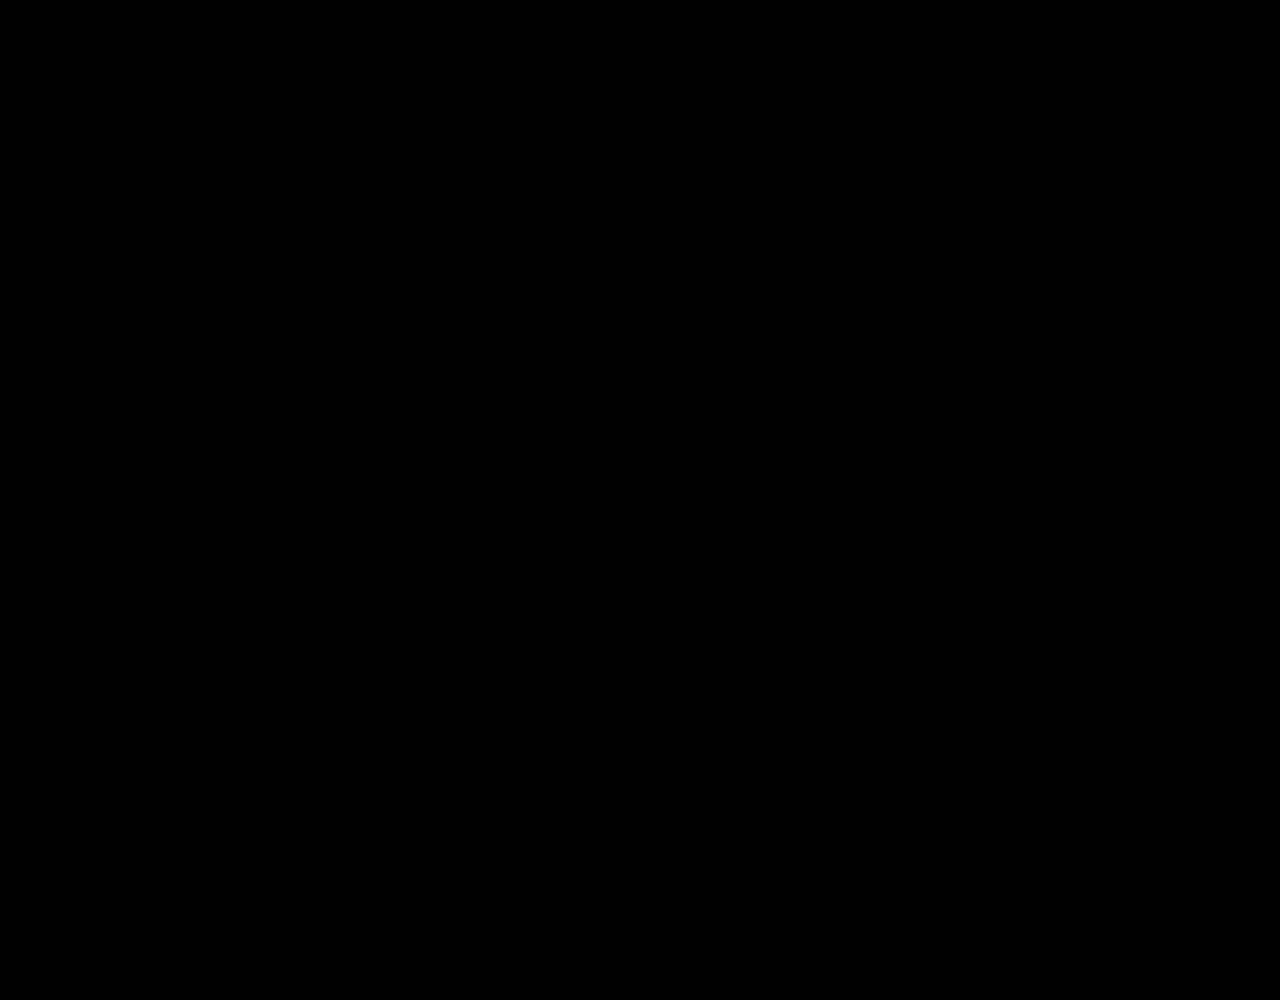
==== commit 25771077: "started to do the content of the deep scroll" ====
--- a/ai-presintation/index.html
+++ b/ai-presintation/index.html
@@ -19,28 +19,31 @@
                     <div class="layer" style="background-image: url(img/layer-4.jpg)"></div>
                     <div class="layer" style="background-image: url(img/layer-3.png)">
                         <div class="layer__content">
-                            <h1>Deep Scroll <br>Experience</h1>
+                            <h1>ARM AI<br>J.A.R.V.I.S</h1>
                         </div>
                     </div>
                     <div class="layer" style="background-image: url(img/layer-2.png)"></div>
                     <div class="layer" style="background-image: url(img/layer-1.png)"></div>
                     <div class="layer">
                         <div class="layer__end">
-                            <h3>Continue to Forest</h3>
+                            <div class="team-members">
+                                <div class="member">Rolan Belgrave - Neural Architecture & Systems</div>
+                                <div class="member">Arian Berisha - Deep Learning & Optimization</div>
+                                <div class="member">Karl Savinskiy - AI Research & Integration</div>
+                                <div class="member">Olivier P. Israel - ML Infrastructure & Deployment</div>
+                            </div>
                         </div>
                     </div>
                 </div>
             </header>
             <div class="video-container">
-                <iframe 
+                <video 
                     id="videoPlayer"
-                    width="100%" 
-                    height="100%" 
-                    src="https://www.youtube.com/embed/I4NdTuDfJBk?enablejsapi=1&controls=0&loop=1&playlist=I4NdTuDfJBk&rel=0&showinfo=0" 
-                    frameborder="0" 
-                    allow="accelerometer; autoplay; clipboard-write; encrypted-media; gyroscope; picture-in-picture" 
-                    allowfullscreen>
-                </iframe>
+                    src="videos/ironclip.mp4"
+                    loop
+                    playsinline>
+                </video>
+                <audio id="videoAudio" src="videos/ironclip.mp3" preload="auto" loop></audio>
             </div>
         </section>
 
@@ -68,6 +71,371 @@
                 </article>
             </div>
         </div>
+        <!-- Add new final video section -->
+        <section class="final-video-section">
+            <div class="final-video-container">
+                <video 
+                    id="finalVideo"
+                    src="videos/gifIronMan.mp4"
+                    loop
+                    playsinline
+                    muted
+                    autoplay>
+                </video>
+            </div>
+            <div class="graph-overlay">
+                <svg viewBox="0 0 1000 600">
+                    <!-- Grid lines -->
+                    <defs>
+                        <pattern id="grid" width="100" height="100" patternUnits="userSpaceOnUse">
+                            <path d="M 100 0 L 0 0 0 100" fill="none" stroke="rgba(0, 157, 255, 0.1)" stroke-width="1"/>
+                        </pattern>
+                    </defs>
+                    <rect width="100%" height="100%" fill="url(#grid)" />
+                    
+                    <!-- Axes -->
+                    <line class="axis" x1="50" y1="550" x2="950" y2="550" />
+                    <line class="axis" x1="50" y1="50" x2="50" y2="550" />
+                    
+                    <!-- Metrics -->
+                    <g class="metrics">
+                        <!-- Y-axis metrics -->
+                        <text x="40" y="550" class="metric-text">0</text>
+                        <text x="40" y="450" class="metric-text">200</text>
+                        <text x="40" y="350" class="metric-text">400</text>
+                        <text x="40" y="250" class="metric-text">600</text>
+                        <text x="40" y="150" class="metric-text">800</text>
+                        <text x="40" y="50" class="metric-text">1000</text>
+                        
+                        <!-- X-axis metrics -->
+                        <text x="50" y="570" class="metric-text">1950</text>
+                        <text x="200" y="570" class="metric-text">1960</text>
+                        <text x="350" y="570" class="metric-text">1970</text>
+                        <text x="500" y="570" class="metric-text">1980</text>
+                        <text x="650" y="570" class="metric-text">1990</text>
+                        <text x="800" y="570" class="metric-text">2000</text>
+                        <text x="950" y="570" class="metric-text">2010</text>
+                    </g>
+
+                    <!-- Graph Lines with glow effect -->
+                    <path class="graph-line oil" d="M50,500 L125,490 L200,480 L275,465 L350,450 L425,415 L500,380 L575,340 L650,300 L725,275 L800,250 L875,225 L950,200">
+                        <animate attributeName="stroke-dashoffset" from="1000" to="0" dur="2s" fill="freeze" />
+                    </path>
+                    <path class="graph-line gas" d="M50,480 L125,465 L200,450 L275,425 L350,400 L425,360 L500,320 L575,300 L650,280 L725,250 L800,220 L875,200 L950,180">
+                        <animate attributeName="stroke-dashoffset" from="1000" to="0" dur="2s" fill="freeze" />
+                    </path>
+                    <path class="graph-line coal" d="M50,450 L125,435 L200,420 L275,400 L350,380 L425,365 L500,350 L575,335 L650,320 L725,310 L800,300 L875,285 L950,270">
+                        <animate attributeName="stroke-dashoffset" from="1000" to="0" dur="2s" fill="freeze" />
+                    </path>
+                    
+                    <!-- Cost Graph Lines with glow effect -->
+                    <path class="graph-line cost-oil" d="M50,500 L125,475 L200,450 L275,400 L350,350 L425,300 L500,250 L575,200 L650,150 L725,125 L800,100 L875,75 L950,50">
+                        <animate attributeName="stroke-dashoffset" from="1000" to="0" dur="2s" begin="1s" fill="freeze" />
+                    </path>
+                    <path class="graph-line cost-gas" d="M50,490 L125,465 L200,440 L275,390 L350,340 L425,290 L500,240 L575,190 L650,140 L725,115 L800,90 L875,65 L950,40">
+                        <animate attributeName="stroke-dashoffset" from="1000" to="0" dur="2s" begin="1.2s" fill="freeze" />
+                    </path>
+                    <path class="graph-line cost-coal" d="M50,480 L125,455 L200,430 L275,380 L350,330 L425,280 L500,230 L575,180 L650,130 L725,105 L800,80 L875,55 L950,30">
+                        <animate attributeName="stroke-dashoffset" from="1000" to="0" dur="2s" begin="1.4s" fill="freeze" />
+                    </path>
+
+                    <!-- Add cost metrics to right Y-axis -->
+                    <line class="axis" x1="950" y1="50" x2="950" y2="550" />
+                    <g class="metrics right">
+                        <text x="960" y="550" class="metric-text">$0</text>
+                        <text x="960" y="450" class="metric-text">$200</text>
+                        <text x="960" y="350" class="metric-text">$400</text>
+                        <text x="960" y="250" class="metric-text">$600</text>
+                        <text x="960" y="150" class="metric-text">$800</text>
+                        <text x="960" y="50" class="metric-text">$1000</text>
+                    </g>
+
+                    <!-- Labels with glow -->
+                    <text x="500" y="580" class="label-text futuristic">Timeline (Years)</text>
+                    <text x="30" y="300" class="label-text futuristic" transform="rotate(-90,30,300)">Resources (Million Barrels)</text>
+                    
+                    <!-- Legend with glow effect -->
+                    <rect x="750" y="50" width="200" height="180" class="legend-bg"/>
+                    <circle cx="770" cy="70" r="5" class="oil-dot glow"/>
+                    <text x="790" y="75" class="legend-text futuristic">Oil Reserves</text>
+                    <circle cx="770" cy="100" r="5" class="gas-dot glow"/>
+                    <text x="790" y="105" class="legend-text futuristic">Natural Gas</text>
+                    <circle cx="770" cy="130" r="5" class="coal-dot glow"/>
+                    <text x="790" y="135" class="legend-text futuristic">Coal Deposits</text>
+                    <circle cx="770" cy="160" r="5" class="cost-oil-dot glow"/>
+                    <text x="790" y="165" class="legend-text futuristic">Oil Cost</text>
+                    <circle cx="770" cy="190" r="5" class="cost-gas-dot glow"/>
+                    <text x="790" y="195" class="legend-text futuristic">Gas Cost</text>
+                    <circle cx="770" cy="220" r="5" class="cost-coal-dot glow"/>
+                    <text x="790" y="225" class="legend-text futuristic">Coal Cost</text>
+                </svg>
+            </div>
+        </section>
+        <!-- Add Social Cost Graph Section -->
+        <section class="social-cost-section">
+            <div class="graph-overlay social">
+                <svg viewBox="0 0 1000 600">
+                    <!-- Grid lines -->
+                    <defs>
+                        <pattern id="grid-social" width="100" height="100" patternUnits="userSpaceOnUse">
+                            <path d="M 100 0 L 0 0 0 100" fill="none" stroke="rgba(0, 157, 255, 0.1)" stroke-width="1"/>
+                        </pattern>
+                    </defs>
+                    <rect width="100%" height="100%" fill="url(#grid-social)" />
+                    
+                    <!-- Axes -->
+                    <line class="axis" x1="50" y1="550" x2="950" y2="550" />
+                    <line class="axis" x1="50" y1="50" x2="50" y2="550" />
+                    
+                    <!-- Product Categories (updated) -->
+                    <g class="metrics bottom">
+                        <text x="100" y="570" class="metric-text">Plastic</text>
+                        <text x="250" y="570" class="metric-text">Cigarettes</text>
+                        <text x="400" y="570" class="metric-text">Coal Power</text>
+                        <text x="550" y="570" class="metric-text">Fast Fashion</text>
+                        <text x="700" y="570" class="metric-text">Pesticides</text>
+                        <text x="850" y="570" class="metric-text">Mining</text>
+                    </g>
+
+                    <!-- Cost Scale (Y-axis) -->
+                    <g class="metrics left">
+                        <text x="40" y="550" class="metric-text">$0B</text>
+                        <text x="40" y="450" class="metric-text">$100B</text>
+                        <text x="40" y="350" class="metric-text">$200B</text>
+                        <text x="40" y="250" class="metric-text">$300B</text>
+                        <text x="40" y="150" class="metric-text">$400B</text>
+                        <text x="40" y="50" class="metric-text">$500B</text>
+                    </g>
+
+                    <!-- Axis Labels -->
+                    <text x="500" y="595" class="label-text futuristic">Industry Types</text>
+                    <text x="30" y="300" class="label-text futuristic" transform="rotate(-90,30,300)">Annual Cost (Billions USD)</text>
+
+                    <!-- Cost Bars (all bars with consistent width) -->
+                    <rect class="cost-bar private" x="85" y="400" width="40" height="150" />
+                    <rect class="cost-bar social" x="85" y="200" width="40" height="200" />
+                    
+                    <rect class="cost-bar private" x="235" y="350" width="40" height="200" />
+                    <rect class="cost-bar social" x="235" y="100" width="40" height="250" />
+                    
+                    <rect class="cost-bar private" x="385" y="300" width="40" height="250" />
+                    <rect class="cost-bar social" x="385" y="50" width="40" height="250" />
+                    
+                    <rect class="cost-bar private" x="535" y="380" width="40" height="170" />
+                    <rect class="cost-bar social" x="535" y="180" width="40" height="200" />
+                    
+                    <rect class="cost-bar private" x="685" y="420" width="40" height="130" />
+                    <rect class="cost-bar social" x="685" y="170" width="40" height="250" />
+                    
+                    <rect class="cost-bar private" x="835" y="370" width="40" height="180" />
+                    <rect class="cost-bar social" x="835" y="120" width="40" height="250" />
+
+                    <!-- Labels -->
+                    <text x="500" y="30" class="label-text futuristic">Social vs Private Costs in Major Industries</text>
+                    
+                    <!-- Legend (updated) -->
+                    <rect x="750" y="50" width="200" height="80" class="legend-bg"/>
+                    <rect x="770" y="70" width="20" height="10" class="private-dot"/>
+                    <text x="800" y="80" class="legend-text futuristic">Private Cost</text>
+                    <rect x="770" y="100" width="20" height="10" class="social-dot"/>
+                    <text x="800" y="110" class="legend-text futuristic">Social Cost</text>
+                </svg>
+            </div>
+        </section>
+        <!-- Add Government Spending Graph Section -->
+        <section class="gov-spending-section">
+            <div class="graph-overlay government">
+                <svg viewBox="0 0 1000 600">
+                    <!-- Grid lines -->
+                    <defs>
+                        <pattern id="grid-gov" width="100" height="100" patternUnits="userSpaceOnUse">
+                            <path d="M 100 0 L 0 0 0 100" fill="none" stroke="rgba(0, 157, 255, 0.1)" stroke-width="1"/>
+                        </pattern>
+                    </defs>
+                    <rect width="100%" height="100%" fill="url(#grid-gov)" />
+                    
+                    <!-- Axes -->
+                    <line class="axis" x1="50" y1="550" x2="950" y2="550" />
+                    <line class="axis" x1="50" y1="50" x2="50" y2="550" />
+                    <line class="axis" x1="950" y1="50" x2="950" y2="550" />
+                    
+                    <!-- Years -->
+                    <g class="metrics bottom">
+                        <text x="50" y="570" class="metric-text">2000</text>
+                        <text x="200" y="570" class="metric-text">2005</text>
+                        <text x="350" y="570" class="metric-text">2010</text>
+                        <text x="500" y="570" class="metric-text">2015</text>
+                        <text x="650" y="570" class="metric-text">2020</text>
+                        <text x="800" y="570" class="metric-text">2023</text>
+                    </g>
+
+                    <!-- Spending Scale (Left) -->
+                    <g class="metrics left">
+                        <text x="40" y="550" class="metric-text">$0T</text>
+                        <text x="40" y="450" class="metric-text">$2T</text>
+                        <text x="40" y="350" class="metric-text">$4T</text>
+                        <text x="40" y="250" class="metric-text">$6T</text>
+                        <text x="40" y="150" class="metric-text">$8T</text>
+                        <text x="40" y="50" class="metric-text">$10T</text>
+                    </g>
+
+                    <!-- Debt Scale (Right) -->
+                    <g class="metrics right">
+                        <text x="960" y="550" class="metric-text">$0T</text>
+                        <text x="960" y="450" class="metric-text">$10T</text>
+                        <text x="960" y="350" class="metric-text">$20T</text>
+                        <text x="960" y="250" class="metric-text">$30T</text>
+                        <text x="960" y="150" class="metric-text">$40T</text>
+                        <text x="960" y="50" class="metric-text">$50T</text>
+                    </g>
+
+                    <!-- Spending Categories -->
+                    <path class="spend-line defense" d="M50,400 L200,380 L350,360 L500,320 L650,280 L800,250" />
+                    <path class="spend-line healthcare" d="M50,420 L200,390 L350,350 L500,300 L650,240 L800,200" />
+                    <path class="spend-line social" d="M50,430 L200,400 L350,370 L500,330 L650,260 L800,220" />
+                    <path class="spend-line interest" d="M50,480 L200,460 L350,440 L500,400 L650,320 L800,280" />
+                    
+                    <!-- National Debt Line -->
+                    <path class="debt-line" d="M50,500 L200,450 L350,400 L500,300 L650,200 L800,100">
+                        <animate attributeName="stroke-dashoffset" from="1000" to="0" dur="2s" fill="freeze" />
+                    </path>
+
+                    <!-- Labels -->
+                    <text x="500" y="30" class="label-text futuristic">U.S. Government Spending vs National Debt</text>
+                    <!-- Add quote -->
+                    <text x="500" y="70" class="quote-text futuristic">"Pentagon Unable to Account for $31 Trillion</text>
+                    <text x="500" y="90" class="quote-text futuristic">in Financial Adjustments Since the 1990s"</text>
+                    
+                    <text x="30" y="300" class="label-text futuristic" transform="rotate(-90,30,300)">Annual Spending (Trillions)</text>
+
+                    <!-- Legend -->
+                    <rect x="700" y="50" width="250" height="160" class="legend-bg"/>
+                    <line x1="720" y1="70" x2="740" y2="70" class="spend-line defense"/>
+                    <text x="750" y="75" class="legend-text futuristic">Defense ($768B)</text>
+                    <line x1="720" y1="100" x2="740" y2="100" class="spend-line healthcare"/>
+                    <text x="750" y="105" class="legend-text futuristic">Healthcare ($1.4T)</text>
+                    <line x1="720" y1="130" x2="740" y2="130" class="spend-line social"/>
+                    <text x="750" y="135" class="legend-text futuristic">Social Security ($1.2T)</text>
+                    <line x1="720" y1="160" x2="740" y2="160" class="spend-line interest"/>
+                    <text x="750" y="165" class="legend-text futuristic">Interest ($475B)</text>
+                    <line x1="720" y1="190" x2="740" y2="190" class="debt-line"/>
+                    <text x="750" y="195" class="legend-text futuristic">National Debt ($31.4T)</text>
+                </svg>
+            </div>
+        </section>
+        <!-- Add AI Budget Graph Section -->
+        <section class="ai-budget-section">
+            <div class="graph-overlay ai-budget">
+                <svg viewBox="0 0 1000 600">
+                    <!-- Move grid and axes behind -->
+                    <g class="background-elements">
+                        <!-- Grid lines -->
+                        <defs>
+                            <pattern id="grid-ai" width="100" height="100" patternUnits="userSpaceOnUse">
+                                <path d="M 100 0 L 0 0 0 100" fill="none" stroke="rgba(0, 157, 255, 0.1)" stroke-width="1"/>
+                            </pattern>
+                        </defs>
+                        <rect width="100%" height="100%" fill="url(#grid-ai)" />
+                        
+                        <!-- Axes -->
+                        <line class="axis" x1="50" y1="550" x2="950" y2="550" />
+                        <line class="axis" x1="50" y1="50" x2="50" y2="550" />
+                    </g>
+
+                    <!-- Budget bars -->
+                    <g class="budget-bars">
+                        <!-- 2024 -->
+                        <rect class="budget-bar hardware" x="70" y="450" width="60" height="100"/>
+                        <rect class="budget-bar research" x="70" y="350" width="60" height="100"/>
+                        <rect class="budget-bar infrastructure" x="70" y="250" width="60" height="100"/>
+                        <rect class="budget-bar salaries" x="70" y="200" width="60" height="50"/>
+
+                        <!-- 2025 -->
+                        <rect class="budget-bar hardware" x="210" y="400" width="60" height="150"/>
+                        <rect class="budget-bar research" x="210" y="250" width="60" height="150"/>
+                        <rect class="budget-bar infrastructure" x="210" y="150" width="60" height="100"/>
+                        <rect class="budget-bar salaries" x="210" y="80" width="60" height="70"/>
+
+                        <!-- 2026 -->
+                        <rect class="budget-bar hardware" x="350" y="350" width="60" height="200"/>
+                        <rect class="budget-bar research" x="350" y="200" width="60" height="150"/>
+                        <rect class="budget-bar infrastructure" x="350" y="100" width="60" height="100"/>
+                        <rect class="budget-bar salaries" x="350" y="50" width="60" height="50"/>
+
+                        <!-- 2027 -->
+                        <rect class="budget-bar hardware" x="490" y="300" width="60" height="250"/>
+                        <rect class="budget-bar research" x="490" y="150" width="60" height="150"/>
+                        <rect class="budget-bar infrastructure" x="490" y="80" width="60" height="70"/>
+                        <rect class="budget-bar salaries" x="490" y="30" width="60" height="50"/>
+
+                        <!-- 2028 -->
+                        <rect class="budget-bar hardware" x="630" y="250" width="60" height="300"/>
+                        <rect class="budget-bar research" x="630" y="100" width="60" height="150"/>
+                        <rect class="budget-bar infrastructure" x="630" y="50" width="60" height="50"/>
+                        <rect class="budget-bar salaries" x="630" y="20" width="60" height="30"/>
+
+                        <!-- 2029 -->
+                        <rect class="budget-bar hardware" x="770" y="200" width="60" height="350"/>
+                        <rect class="budget-bar research" x="770" y="80" width="60" height="120"/>
+                        <rect class="budget-bar infrastructure" x="770" y="40" width="60" height="40"/>
+                        <rect class="budget-bar salaries" x="770" y="20" width="60" height="20"/>
+
+                        <!-- 2030 -->
+                        <rect class="budget-bar hardware" x="910" y="150" width="60" height="400"/>
+                        <rect class="budget-bar research" x="910" y="70" width="60" height="80"/>
+                        <rect class="budget-bar infrastructure" x="910" y="40" width="60" height="30"/>
+                        <rect class="budget-bar salaries" x="910" y="20" width="60" height="20"/>
+                    </g>
+
+                    <!-- Move all text elements to top layer -->
+                    <g class="text-overlay">
+                        <!-- Title and Timeline -->
+                        <text x="500" y="30" class="label-text futuristic">AGI Development Budget Timeline (2024-2030)</text>
+                        <text x="500" y="60" class="highlight-text">Total Investment Required: $2.8T</text>
+
+                        <!-- Years -->
+                        <g class="metrics bottom">
+                            <text x="100" y="570" class="metric-text">2024</text>
+                            <text x="240" y="570" class="metric-text">2025</text>
+                            <text x="380" y="570" class="metric-text">2026</text>
+                            <text x="520" y="570" class="metric-text">2027</text>
+                            <text x="660" y="570" class="metric-text">2028</text>
+                            <text x="800" y="570" class="metric-text">2029</text>
+                            <text x="940" y="570" class="metric-text">2030</text>
+                        </g>
+
+                        <!-- Budget Scale -->
+                        <g class="metrics left">
+                            <text x="40" y="550" class="metric-text">$0B</text>
+                            <text x="40" y="450" class="metric-text">$100B</text>
+                            <text x="40" y="350" class="metric-text">$200B</text>
+                            <text x="40" y="250" class="metric-text">$300B</text>
+                            <text x="40" y="150" class="metric-text">$400B</text>
+                            <text x="40" y="50" class="metric-text">$500B</text>
+                        </g>
+
+                        <!-- Development Milestones -->
+                        <g class="milestones">
+                            <text x="100" y="100" class="milestone-text">Initial Framework</text>
+                            <text x="380" y="100" class="milestone-text">Core Systems</text>
+                            <text x="660" y="100" class="milestone-text">AGI Integration</text>
+                            <text x="940" y="100" class="milestone-text">Full Deployment</text>
+                        </g>
+
+                        <!-- Updated Legend -->
+                        <rect x="700" y="50" width="250" height="160" class="legend-bg"/>
+                        <rect x="720" y="70" width="20" height="10" class="budget-bar hardware"/>
+                        <text x="750" y="80" class="legend-text futuristic">Hardware & Compute ($850B)</text>
+                        <rect x="720" y="100" width="20" height="10" class="budget-bar research"/>
+                        <text x="750" y="110" class="legend-text futuristic">Research & Development ($1.2T)</text>
+                        <rect x="720" y="130" width="20" height="10" class="budget-bar infrastructure"/>
+                        <text x="750" y="140" class="legend-text futuristic">Infrastructure ($750B)</text>
+                        <rect x="720" y="160" width="20" height="10" class="budget-bar salaries"/>
+                        <text x="750" y="170" class="legend-text futuristic">Personnel ($350B)</text>
+                    </g>
+                </svg>
+            </div>
+        </section>
     </div>
 </body>
 </html>--- a/ai-presintation/css/main.css
+++ b/ai-presintation/css/main.css
@@ -353,7 +353,7 @@
     position: fixed;
     top: 0;
     left: 0;
-    width: 100%;
+    width: 100vw;
     height: 100vh;
     z-index: 3;
     opacity: 0;
@@ -362,9 +362,14 @@
 }
 
 .video-container iframe {
-    width: 100%;
-    height: 100%;
+    width: 100vw;
+    height: 100vh;
     object-fit: cover;
+    border: none;
+    position: absolute;
+    top: 50%;
+    left: 50%;
+    transform: translate(-50%, -50%);
 }
 
 /* Add video fade in animation */
@@ -377,4 +382,557 @@
     animation: video-fade 1s ease-in-out forwards;
     animation-timeline: scroll();
     animation-range: 275vh 300vh; /* Start video after darkness is complete */
-}+}
+
+.video-container video {
+    width: 100vw;
+    height: 100vh;
+    object-fit: cover;
+    position: absolute;
+    top: 50%;
+    left: 50%;
+    transform: translate(-50%, -50%);
+}
+
+/* Final video section styles */
+.final-video-section {
+    height: 100vh;
+    position: relative;
+    background-color: #010101;
+    margin-top: 250vh; /* Add margin to position after forest section */
+}
+
+.final-video-container {
+    position: fixed;
+    top: 0;
+    left: 0;
+    width: 100vw;
+    height: 100vh;
+    z-index: 4; /* Increase z-index to be above other sections */
+    opacity: 0;
+    transition: opacity 1s ease-in-out;
+}
+
+.final-video-container.active {
+    opacity: 1;
+}
+
+.final-video-container video {
+    width: 100%;
+    height: 100%;
+    object-fit: cover;
+    position: absolute;
+    top: 0;
+    left: 0;
+}
+
+/* Graph Overlay Styles */
+.graph-overlay {
+    position: fixed;
+    top: 0;
+    left: 0;
+    width: 100%;
+    height: 100%;
+    z-index: 5;
+    pointer-events: none;
+    opacity: 0;
+    transition: opacity 0.5s ease;
+}
+
+.final-video-container.active + .graph-overlay {
+    opacity: 1;
+}
+
+.graph-overlay svg {
+    width: 100%;
+    height: 100%;
+    opacity: 0.7;
+}
+
+.axis {
+    stroke-width: 2;
+    stroke-linecap: round;
+    stroke: #00fff2;
+    filter: drop-shadow(0 0 5px #00fff2);
+}
+
+.graph-line {
+    fill: none;
+    stroke-width: 3;
+    stroke-linecap: round;
+    stroke-linejoin: round;
+    opacity: 0.9;
+    filter: drop-shadow(0 0 8px currentColor);
+}
+
+.oil {
+    stroke: #ff1744;
+}
+
+.gas {
+    stroke: #00fff2;
+}
+
+.coal {
+    stroke: #ffffff;
+}
+
+.legend-bg {
+    fill: rgba(0, 20, 40, 0.7);
+    backdrop-filter: blur(5px);
+    rx: 10;
+    ry: 10;
+    border: 1px solid rgba(0, 157, 255, 0.3);
+    height: 180px;
+}
+
+.label-text.futuristic {
+    fill: #ffffff;
+    font-family: 'kamerik-k', sans-serif;
+    font-size: 16px;
+    letter-spacing: 1px;
+    filter: drop-shadow(0 0 5px #ffffff);
+}
+
+.legend-text.futuristic {
+    fill: #ffffff;
+    font-family: 'kamerik-k', sans-serif;
+    font-size: 14px;
+    letter-spacing: 1px;
+    filter: drop-shadow(0 0 3px #ffffff);
+}
+
+.metric-text {
+    fill: #00fff2;
+    font-family: 'kamerik-k', sans-serif;
+    font-size: 12px;
+    filter: drop-shadow(0 0 3px #00fff2);
+}
+
+.glow {
+    filter: drop-shadow(0 0 5px currentColor);
+}
+
+.oil-dot { 
+    fill: #ff1744;
+    filter: drop-shadow(0 0 5px #ff1744);
+}
+.gas-dot { 
+    fill: #00fff2;
+    filter: drop-shadow(0 0 5px #00fff2);
+}
+.coal-dot { 
+    fill: #ffffff;
+    filter: drop-shadow(0 0 5px #ffffff);
+}
+
+/* Enhanced animation for graph lines */
+.graph-line {
+    stroke-dasharray: 1000;
+    stroke-dashoffset: 1000;
+    animation: drawLine 2.5s ease-out forwards;
+}
+
+@keyframes drawLine {
+    from {
+        stroke-dashoffset: 1000;
+        opacity: 0;
+    }
+    to {
+        stroke-dashoffset: 0;
+        opacity: 0.9;
+    }
+}
+
+/* Cost graph styles */
+.cost-oil {
+    stroke: #ff1744;
+    stroke-dasharray: 4,4;
+    opacity: 0.7;
+}
+
+.cost-gas {
+    stroke: #00fff2;
+    stroke-dasharray: 4,4;
+    opacity: 0.7;
+}
+
+.cost-coal {
+    stroke: #ffffff;
+    stroke-dasharray: 4,4;
+    opacity: 0.7;
+}
+
+.cost-oil-dot { 
+    fill: #ff1744;
+    filter: drop-shadow(0 0 5px #ff1744);
+    opacity: 0.7;
+}
+
+.cost-gas-dot { 
+    fill: #00fff2;
+    filter: drop-shadow(0 0 5px #00fff2);
+    opacity: 0.7;
+}
+
+.cost-coal-dot { 
+    fill: #ffffff;
+    filter: drop-shadow(0 0 5px #ffffff);
+    opacity: 0.7;
+}
+
+.metrics.right {
+    text-align: left;
+}
+
+/* Social Cost Graph Styles */
+.social-cost-section {
+    height: 100vh;
+    position: relative;
+    background-color: #010101;
+    margin-top: 0; /* Remove margin as we'll handle positioning with transforms */
+}
+
+.graph-overlay.social {
+    opacity: 0;
+    transform: translateY(100%);
+    transition: opacity 0.5s ease, transform 1s ease;
+}
+
+.graph-overlay.social.active {
+    opacity: 1;
+    transform: translateY(0);
+}
+
+.cost-bar {
+    width: 40px;
+    transition: height 1.5s ease-out, transform 1s ease-out;
+    animation: riseUp 2s ease-out forwards;
+}
+
+.cost-bar.private {
+    fill: #00fff2;
+    filter: drop-shadow(0 0 5px #00fff2);
+}
+
+.cost-bar.social {
+    fill: #ff1744;
+    filter: drop-shadow(0 0 5px #ff1744);
+}
+
+.cost-bar.total {
+    opacity: 0.15;
+    mix-blend-mode: overlay;
+}
+
+.private-dot {
+    fill: #00fff2;
+    filter: drop-shadow(0 0 5px #00fff2);
+}
+
+.social-dot {
+    fill: #ff1744;
+    filter: drop-shadow(0 0 5px #ff1744);
+}
+
+.total-dot {
+    fill: #ffffff;
+    filter: drop-shadow(0 0 5px #ffffff);
+}
+
+@keyframes riseUp {
+    from {
+        transform: scaleY(0);
+        opacity: 0;
+    }
+    to {
+        transform: scaleY(1);
+        opacity: 1;
+    }
+}
+
+/* Graph transition styles */
+.graph-overlay {
+    transform: translateY(0);
+    transition: opacity 0.5s ease, transform 1s ease;
+}
+
+.graph-overlay.hidden {
+    transform: translateY(-150%);
+    opacity: 0;
+}
+
+.graph-overlay.social.hidden {
+    transform: translateY(-150%);
+    opacity: 0;
+}
+
+/* Government Spending Graph Styles */
+.gov-spending-section {
+    height: 100vh;
+    position: relative;
+    background-color: #010101;
+}
+
+.graph-overlay.government {
+    opacity: 0;
+    transform: translateY(100%);
+    transition: opacity 0.5s ease, transform 1s ease;
+}
+
+.graph-overlay.government.active {
+    opacity: 1;
+    transform: translateY(0);
+}
+
+.spend-line {
+    fill: none;
+    stroke-width: 3;
+    stroke-linecap: round;
+    stroke-linejoin: round;
+    filter: drop-shadow(0 0 8px currentColor);
+    animation: drawLine 2s ease-out forwards;
+}
+
+.spend-line.defense {
+    stroke: #ff1744;
+}
+
+.spend-line.healthcare {
+    stroke: #00fff2;
+}
+
+.spend-line.social {
+    stroke: #ffeb3b;
+}
+
+.spend-line.interest {
+    stroke: #ff9800;
+}
+
+.debt-line {
+    fill: none;
+    stroke: #f44336;
+    stroke-width: 4;
+    stroke-linecap: round;
+    stroke-linejoin: round;
+    filter: drop-shadow(0 0 10px #f44336);
+    stroke-dasharray: 1000;
+    stroke-dashoffset: 1000;
+}
+
+/* Common graph text styles */
+.label-text.futuristic, .legend-text.futuristic, .metric-text {
+    font-family: 'kamerik-k', sans-serif;
+    font-weight: 100;
+    letter-spacing: 2px;
+    filter: drop-shadow(0 0 3px currentColor);
+}
+
+.label-text.futuristic {
+    font-size: 12px;
+    fill: #00fff2;
+    letter-spacing: 3px;
+}
+
+.legend-text.futuristic {
+    font-size: 12px;
+    fill: #00fff2;
+}
+
+.metric-text {
+    font-size: 10px;
+    fill: #00fff2;
+    letter-spacing: 2px;
+}
+
+/* Quote styling */
+.quote-text {
+    font-family: 'kamerik-k', sans-serif;
+    font-weight: 100;
+    font-size: 14px;
+    letter-spacing: 3px;
+    fill: #ff1744;
+    filter: drop-shadow(0 0 5px #ff1744);
+    text-anchor: middle;
+    font-style: italic;
+}
+
+/* Update text visibility */
+.label-text.futuristic, 
+.legend-text.futuristic, 
+.metric-text,
+.quote-text {
+    opacity: 1 !important;
+}
+
+/* AI Budget Graph Styles */
+.ai-budget-section {
+    height: 100vh;
+    position: relative;
+    background-color: #010101;
+}
+
+.budget-line {
+    stroke: #00fff2;
+    stroke-width: 4;
+    filter: drop-shadow(0 0 15px #00fff2);
+}
+
+.budget-point {
+    fill: #00fff2;
+    filter: drop-shadow(0 0 10px #00fff2);
+}
+
+.budget-estimate {
+    fill: #ff1744;
+    stroke-dasharray: 5,5;
+    opacity: 0.8;
+    filter: drop-shadow(0 0 8px #ff1744);
+}
+
+.highlight-text {
+    font-family: 'kamerik-k', sans-serif;
+    font-weight: 100;
+    font-size: 16px;
+    letter-spacing: 4px;
+    fill: #ff1744;
+    filter: drop-shadow(0 0 8px #ff1744);
+    text-anchor: middle;
+}
+
+.graph-overlay.ai-budget {
+    opacity: 0;
+    transform: translateY(100%);
+    transition: opacity 0.5s ease, transform 1s ease;
+    z-index: 6; /* Make sure it's above other graphs */
+}
+
+.graph-overlay.ai-budget.active {
+    opacity: 1;
+    transform: translateY(0);
+}
+
+.graph-overlay.ai-budget.hidden {
+    transform: translateY(-150%);
+    opacity: 0;
+}
+
+.budget-bar {
+    transition: height 1.5s ease-out;
+    animation: riseUp 2s ease-out forwards;
+    opacity: 0.9;
+}
+
+.budget-bar.hardware {
+    fill: #ff1744;
+    filter: drop-shadow(0 0 8px #ff1744);
+}
+
+.budget-bar.research {
+    fill: #00fff2;
+    filter: drop-shadow(0 0 8px #00fff2);
+}
+
+.budget-bar.infrastructure {
+    fill: #ffeb3b;
+    filter: drop-shadow(0 0 8px #ffeb3b);
+}
+
+.budget-bar.salaries {
+    fill: #7C4DFF;
+    filter: drop-shadow(0 0 8px #7C4DFF);
+}
+
+/* Add hover effect for budget bars */
+.budget-bar {
+    transition: all 0.3s ease;
+}
+
+.budget-bar:hover {
+    filter: brightness(1.5) drop-shadow(0 0 12px currentColor);
+    cursor: pointer;
+}
+
+/* Add value tooltips */
+.value-tooltip {
+    fill: white;
+    font-size: 10px;
+    text-anchor: middle;
+    opacity: 0;
+    transition: opacity 0.3s ease;
+}
+
+.budget-bar:hover + .value-tooltip {
+    opacity: 1;
+}
+
+.milestone-text {
+    font-family: 'kamerik-k', sans-serif;
+    font-size: 12px;
+    fill: #ffffff;
+    text-anchor: middle;
+    opacity: 0.9;
+    filter: drop-shadow(0 0 3px #ffffff);
+    paint-order: stroke;
+    stroke: rgba(0, 0, 0, 0.8);
+    stroke-width: 3px;
+    stroke-linecap: round;
+    stroke-linejoin: round;
+    z-index: 7;
+}
+
+.graph-overlay.ai-budget text {
+    z-index: 7;
+    position: relative;
+}
+
+.label-text.futuristic,
+.highlight-text,
+.metric-text {
+    paint-order: stroke;
+    stroke: rgba(0, 0, 0, 0.8);
+    stroke-width: 2px;
+    stroke-linecap: round;
+    stroke-linejoin: round;
+}
+
+.graph-overlay.government.hidden {
+    transform: translateY(-150%);
+    opacity: 0;
+}
+
+/* ...existing code... */
+
+.team-members {
+    text-align: center;
+    color: #00fff2;
+    font-family: 'kamerik-k', sans-serif;
+}
+
+.member {
+    font-size: calc(var(--index) * 1);
+    margin: 1rem 0;
+    letter-spacing: 2px;
+    filter: drop-shadow(0 0 5px #00fff2);
+    opacity: 0;
+    animation: fadeInMember 0.5s forwards;
+}
+
+.member:nth-child(1) { animation-delay: 0.2s; }
+.member:nth-child(2) { animation-delay: 0.4s; }
+.member:nth-child(3) { animation-delay: 0.6s; }
+.member:nth-child(4) { animation-delay: 0.8s; }
+
+@keyframes fadeInMember {
+    from {
+        opacity: 0;
+        transform: translateY(20px);
+    }
+    to {
+        opacity: 1;
+        transform: translateY(0);
+    }
+}
+
+/* ...existing code... */